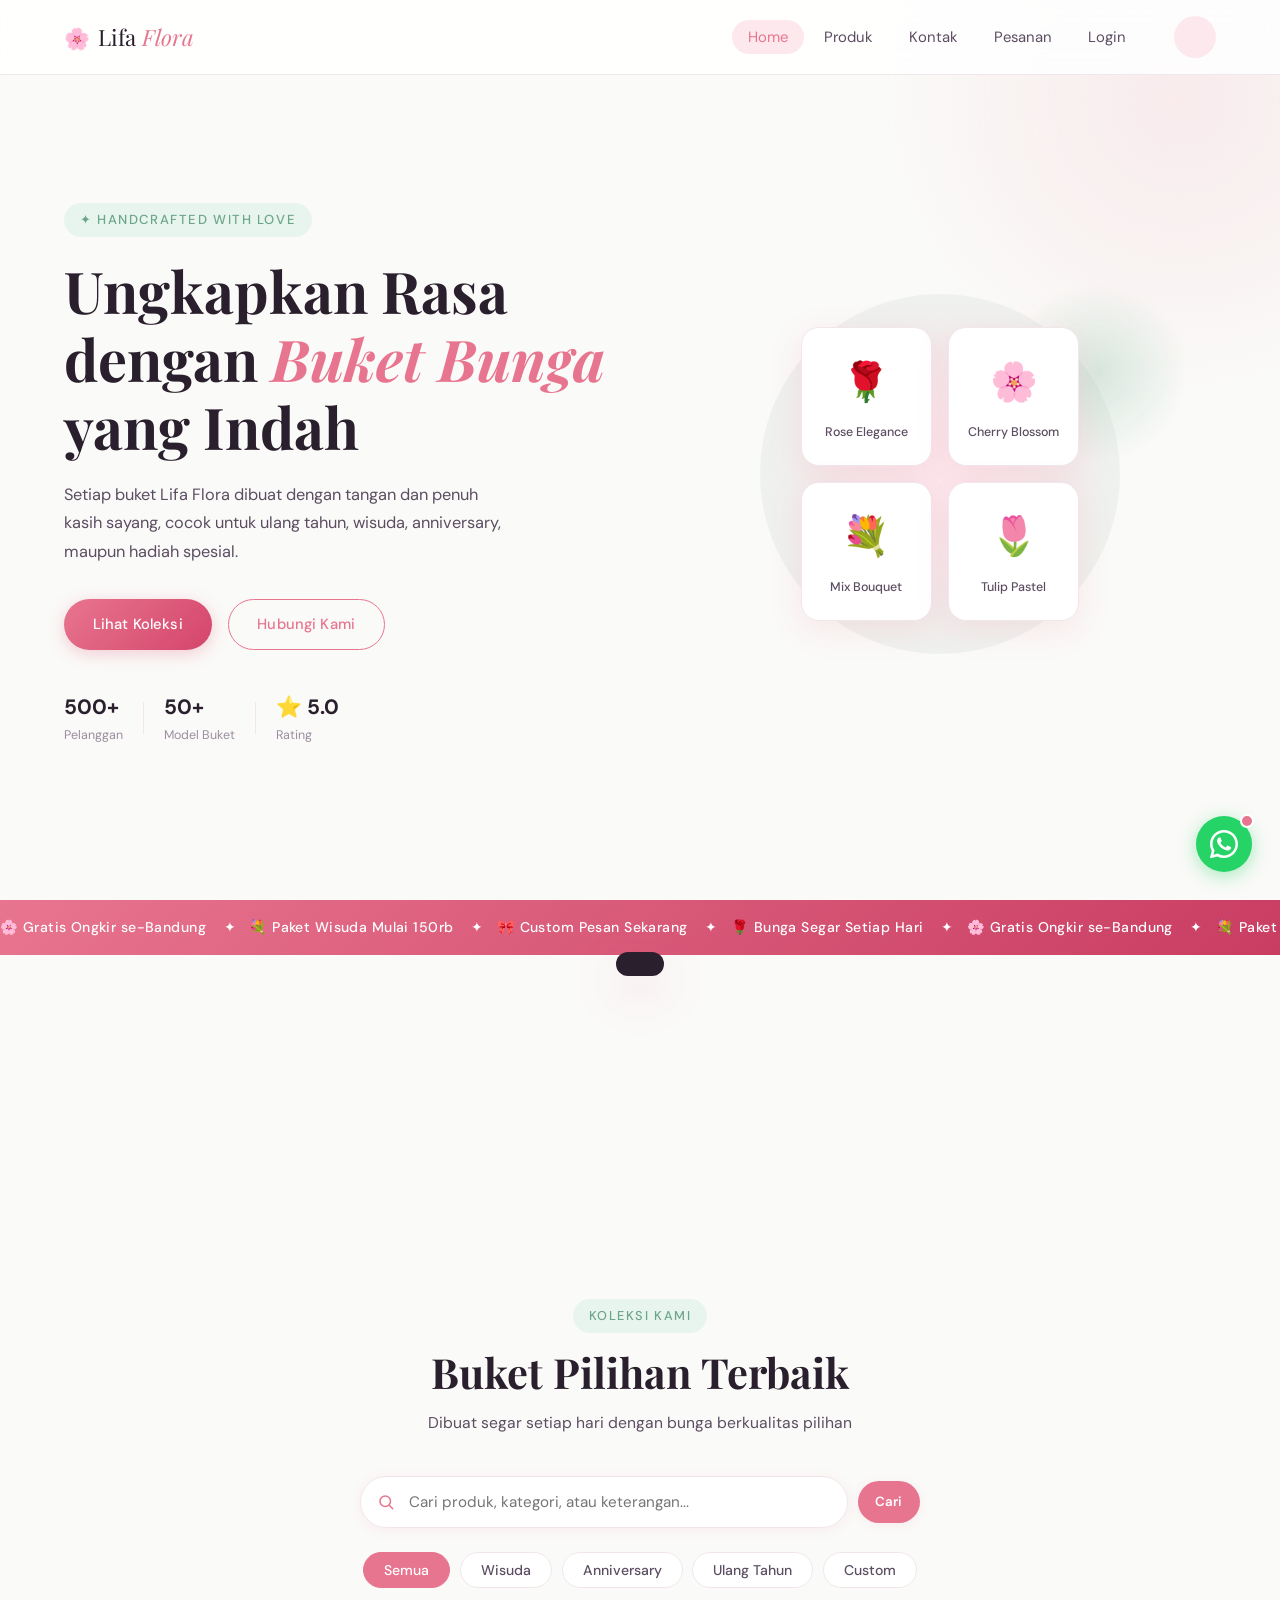
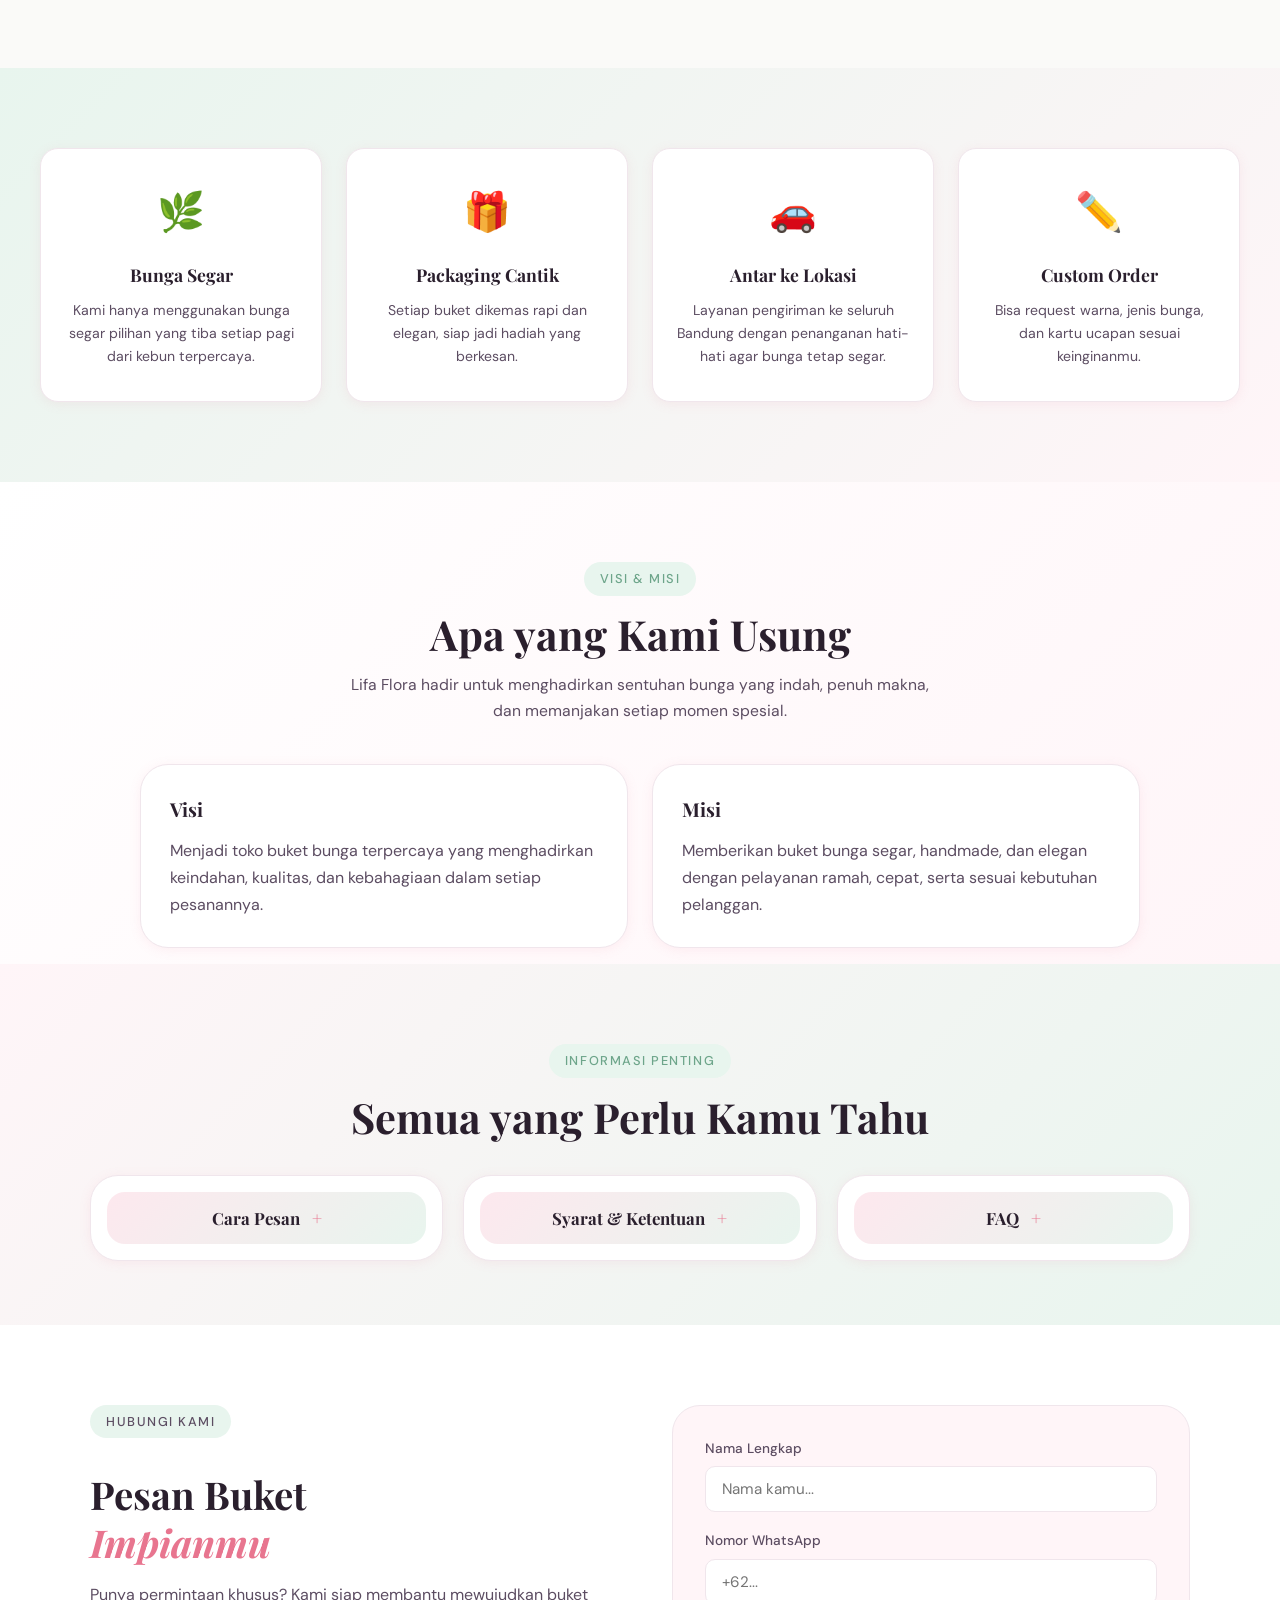
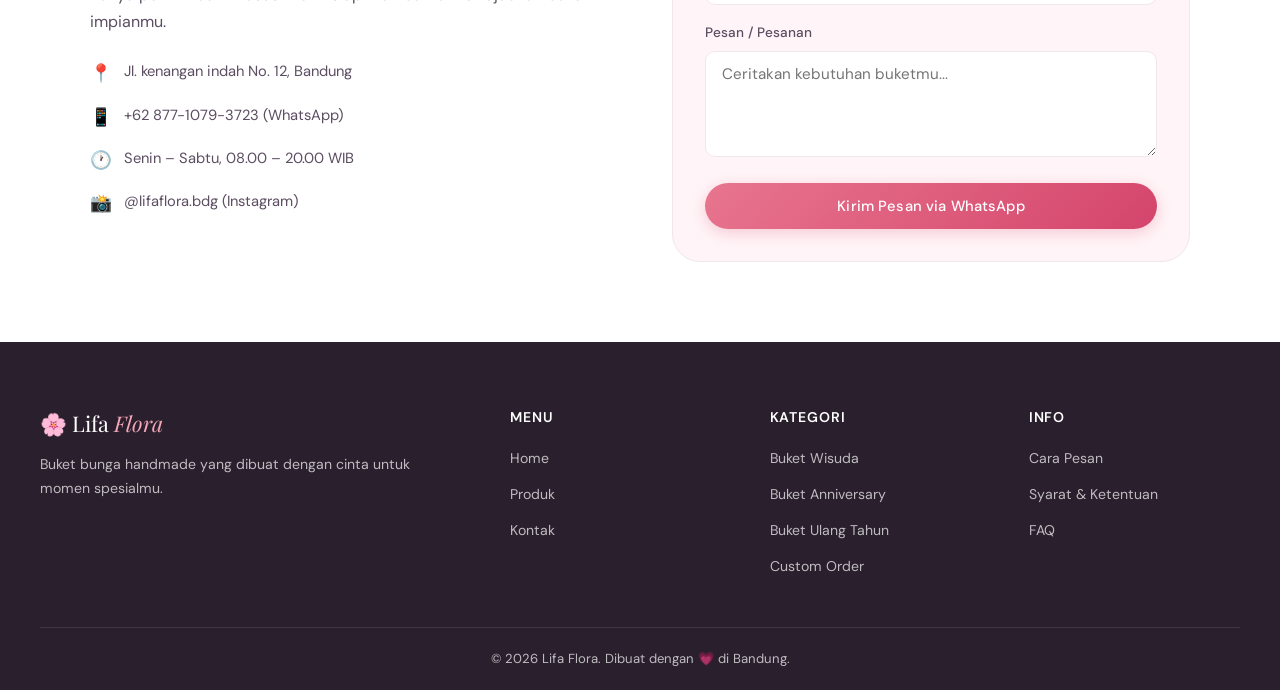
==== index.html @ 396d39a1 "Add files via upload" ====
<!DOCTYPE html>
<html lang="id">
<head>
  <meta charset="UTF-8" />
  <meta name="viewport" content="width=device-width, initial-scale=1.0" />
  <title>Lifa Flora — Buket Bunga Cantik</title>
  <link rel="stylesheet" href="style.css" />
  <!-- Google Fonts: Playfair Display untuk heading, DM Sans untuk body -->
  <link href="https://fonts.googleapis.com/css2?family=Playfair+Display:ital,wght@0,600;0,700;1,500&family=DM+Sans:wght@300;400;500&display=swap" rel="stylesheet" />
  <!-- Lucide Icons (CDN) -->
  <script src="https://unpkg.com/lucide@latest/dist/umd/lucide.js"></script>
</head>
<body>

  <!-- ===================== NAVBAR ===================== -->
  <nav class="navbar" id="navbar">
    <div class="nav-container">
      <!-- Logo -->
      <a href="#home" class="nav-logo">
        <span class="logo-icon">🌸</span>
        <span class="logo-text">Lifa <em>Flora</em></span>
      </a>

      <!-- Menu desktop -->
      <ul class="nav-links" id="navLinks">
        <li><a href="#home" class="nav-link active">Home</a></li>
        <li><a href="#products" class="nav-link">Produk</a></li>
        <li><a href="#contact" class="nav-link">Kontak</a></li>
        <li><a href="tracking.html" class="nav-link">Pesanan</a></li>
        <li id="navLoginItem"><a href="login.html" class="nav-link">Login</a></li>
        <li id="navUserItem" style="display:none;align-items:center;gap:0.5rem;">
          <a href="profile.html" class="nav-link" id="navUserName">👤 Akun</a>
          <button class="nav-link nav-logout-btn" onclick="logoutUser()" style="background:none;border:none;cursor:pointer;font-family:inherit;font-size:inherit;color:inherit;padding:0.4rem 0.75rem;">Keluar</button>
        </li>
      </ul>

      <!-- Tombol keranjang -->
      <button class="cart-btn" id="cartBtn" onclick="toggleCart()">
        <i data-lucide="shopping-bag"></i>
        <span class="cart-count" id="cartCount">0</span>
      </button>

      <!-- Hamburger menu (mobile) -->
      <button class="hamburger" id="hamburger" onclick="toggleMenu()">
        <span></span><span></span><span></span>
      </button>
    </div>
  </nav>

  <!-- ===================== HERO SECTION ===================== -->
  <section class="hero" id="home">
    <div class="hero-bg-decor"></div>
    <div class="hero-content">
      <p class="hero-tag">✦ Handcrafted with Love</p>
      <h1 class="hero-title">
        Ungkapkan Rasa<br />
        dengan <em>Buket Bunga</em><br />
        yang Indah
      </h1>
      <p class="hero-desc">
        Setiap buket Lifa Flora dibuat dengan tangan dan penuh kasih sayang,
        cocok untuk ulang tahun, wisuda, anniversary, maupun hadiah spesial.
      </p>

      <div class="hero-actions">
        <a href="#products" class="btn btn-primary">Lihat Koleksi</a>
        <a href="#contact" class="btn btn-outline">Hubungi Kami</a>
      </div>
      <!-- Badge statistik -->
      <div class="hero-stats">
        <div class="stat"><strong>500+</strong><span>Pelanggan</span></div>
        <div class="stat-divider"></div>
        <div class="stat"><strong>50+</strong><span>Model Buket</span></div>
        <div class="stat-divider"></div>
        <div class="stat"><strong>⭐ 5.0</strong><span>Rating</span></div>
      </div>
    </div>
    <!-- Dekorasi gambar / ilustrasi hero -->
    <div class="hero-visual">
      <div class="hero-circle hero-circle--lg"></div>
      <div class="hero-circle hero-circle--sm"></div>
      <div class="hero-flower-grid">
        <div class="flower-card fc1">🌹<span>Rose Elegance</span></div>
        <div class="flower-card fc2">🌸<span>Cherry Blossom</span></div>
        <div class="flower-card fc3">💐<span>Mix Bouquet</span></div>
        <div class="flower-card fc4">🌷<span>Tulip Pastel</span></div>
      </div>
    </div>
  </section>

  <!-- ===================== BANNER PROMO ===================== -->
  <section class="promo-banner">
    <div class="promo-track">
      <span>🌸 Gratis Ongkir se-Bandung &nbsp;&nbsp; ✦ &nbsp;&nbsp;</span>
      <span>💐 Paket Wisuda Mulai 150rb &nbsp;&nbsp; ✦ &nbsp;&nbsp;</span>
      <span>🎀 Custom Pesan Sekarang &nbsp;&nbsp; ✦ &nbsp;&nbsp;</span>
      <span>🌹 Bunga Segar Setiap Hari &nbsp;&nbsp; ✦ &nbsp;&nbsp;</span>
      <span>🌸 Gratis Ongkir se-Bandung &nbsp;&nbsp; ✦ &nbsp;&nbsp;</span>
      <span>💐 Paket Wisuda Mulai 150rb &nbsp;&nbsp; ✦ &nbsp;&nbsp;</span>
      <span>🎀 Custom Pesan Sekarang &nbsp;&nbsp; ✦ &nbsp;&nbsp;</span>
      <span>🌹 Bunga Segar Setiap Hari &nbsp;&nbsp; ✦ &nbsp;&nbsp;</span>
    </div>
  </section>

  <!-- ===================== VOUCHER / DISKON ===================== -->
  <section class="voucher-showcase" aria-label="Promo voucher dan diskon">
    <div class="voucher-card reveal-on-scroll">
      <div class="voucher-decor" aria-hidden="true">
        <span class="flower-dot f1">🌸</span>
        <span class="flower-dot f2">🌼</span>
        <span class="flower-dot f3">🌷</span>
      </div>
      <div class="voucher-main">
        <span class="voucher-badge">🎁 Voucher Spesial</span>
        <span class="voucher-subbadge">⚡ Promo terbatas hari ini</span>
        <h3>Diskon 20% + bonus kartu ucapan gratis</h3>
        <p>Gunakan kode <strong>LIFA10</strong> saat checkout untuk mendapatkan potongan harga dan bonus kartu ucapan gratis.</p>
        <div class="voucher-features">
          <span>Gratis Ongkir Bandung</span>
          <span>Promo eksklusif 1–30 Juli 2026</span>
          <span>Custom Kartu Ucapan</span>
        </div>
      </div>
      <div class="voucher-side">
        <div class="voucher-sticker">🌸</div>
        <span class="voucher-code" id="voucherCodeText">LIFA10</span>
        <p>minimal pemesanan 2 buket</p>
        <button type="button" class="voucher-copy-btn" onclick="copyVoucherCode()">Salin Kode</button>
        <a href="#products" class="btn">Lihat Promo</a>
      </div>
    </div>
  </section>

  <!-- ===================== PRODUK ===================== -->
  <section class="products-section" id="products">

    <!-- ===================== DETAIL PRODUK (detailView) ===================== -->
  <section class="detail-view" id="detailView" aria-live="polite" style="display:none;" data-view="detailView">
    <div class="detail-view-overlay" aria-hidden="true"></div>
    <!-- konten detail dipisahkan dari produk grid oleh JS -->

    <div class="detail-view-inner">
      <div class="detail-view-header">
      <button class="btn btn-outline" type="button" onclick="backToProducts()">
          <i class="fa-solid fa-arrow-left"></i> Kembali ke Daftar Produk
        </button>
        <span class="detail-view-hint">✦ Detail Produk</span>
      </div>

      <div class="detail-view-grid">
        <div class="detail-view-media">
          <div class="detail-view-img-wrap">
            <img id="detailProductImage" alt="Gambar produk" src="" />
          </div>
          <div class="detail-view-media-emoji" id="detailProductEmoji"></div>
        </div>

        <div class="detail-view-info">
          <div class="detail-view-category" id="detailProductCategory">-</div>
          <h2 class="detail-view-name" id="detailProductName">-</h2>
          <div class="detail-view-price" id="detailProductPrice">-</div>
          <div class="detail-view-stock" id="detailProductStock">-</div>
          <div class="product-rating" id="detailProductRating" style="margin: 0.4rem 0 0.8rem;"></div>

          <p class="detail-view-desc" id="detailProductDesc">-</p>

          <div class="detail-view-actions">
            <button class="btn btn-primary btn-detail" type="button" id="detailAddToCartBtn" onclick="addToCart(detailSelectedId)">
              <i class="fa-solid fa-cart-plus"></i> Tambah ke Keranjang
            </button>
          </div>

          <p class="detail-view-note">Stok diperbarui saat checkout.</p>
        </div>
      </div>

      <div class="detail-view-not-found" id="detailNotFound" style="display:none;">
        <div class="not-found-icon">🌿</div>
        <h3>Produk tidak ditemukan.</h3>
        <p>Coba pilih produk lain dari daftar.</p>
      </div>
    </div>
  </section>

    <div class="section-header">
      <p class="section-tag">Koleksi Kami</p>
      <h2 class="section-title">Buket Pilihan Terbaik</h2>
      <p class="section-desc">Dibuat segar setiap hari dengan bunga berkualitas pilihan</p>
    </div>

    <div class="product-search-wrap">
      <input type="text" id="productSearch" class="product-search" placeholder="Cari produk, kategori, atau keterangan..." />
      <button class="product-search-btn" type="button" onclick="submitProductSearch()">Cari</button>
    </div>

    <!-- Filter kategori -->
    <div class="filter-wrapper">
      <div class="filter-bar">
        <button class="filter-btn active" data-category="semua" onclick="filterProducts('semua', this)">Semua</button>
        <button class="filter-btn" data-category="wisuda" onclick="filterProducts('wisuda', this)">Wisuda</button>
        <button class="filter-btn" data-category="anniversary" onclick="filterProducts('anniversary', this)">Anniversary</button>
        <button class="filter-btn" data-category="ulang tahun" onclick="filterProducts('ulang tahun', this)">Ulang Tahun</button>
        <button class="filter-btn" data-category="custom" onclick="filterProducts('custom', this)">Custom</button>
      </div>
    </div>

    <!-- Grid produk — diisi oleh JavaScript -->
    </div>
  </section>

  <div class="detail-view-fallback-spacer" aria-hidden="true"></div>

  <!-- Grid produk — diisi oleh JavaScript -->
  <div class="products-grid" id="productsGrid"></div>

  <!-- ===================== KEUNGGULAN ===================== -->
  <section class="features-section">
    <div class="features-grid">
      <div class="feature-card">
        <span class="feature-icon">🌿</span>
        <h3>Bunga Segar</h3>
        <p>Kami hanya menggunakan bunga segar pilihan yang tiba setiap pagi dari kebun terpercaya.</p>
      </div>
      <div class="feature-card">
        <span class="feature-icon">🎁</span>
        <h3>Packaging Cantik</h3>
        <p>Setiap buket dikemas rapi dan elegan, siap jadi hadiah yang berkesan.</p>
      </div>
      <div class="feature-card">
        <span class="feature-icon">🚗</span>
        <h3>Antar ke Lokasi</h3>
        <p>Layanan pengiriman ke seluruh Bandung dengan penanganan hati-hati agar bunga tetap segar.</p>
      </div>
      <div class="feature-card">
        <span class="feature-icon">✏️</span>
        <h3>Custom Order</h3>
        <p>Bisa request warna, jenis bunga, dan kartu ucapan sesuai keinginanmu.</p>
      </div>
    </div>
  </section>

  <!-- ===================== VISI & MISI ===================== -->
  <section class="vision-section">
    <div class="section-header">
      <p class="section-tag">Visi & Misi</p>
      <h2 class="section-title">Apa yang Kami Usung</h2>
      <p class="section-desc">Lifa Flora hadir untuk menghadirkan sentuhan bunga yang indah, penuh makna, dan memanjakan setiap momen spesial.</p>
    </div>
    <div class="vision-grid">
      <div class="vision-card">
        <h3>Visi</h3>
        <p>Menjadi toko buket bunga terpercaya yang menghadirkan keindahan, kualitas, dan kebahagiaan dalam setiap pesanannya.</p>
      </div>
      <div class="vision-card">
        <h3>Misi</h3>
        <p>Memberikan buket bunga segar, handmade, dan elegan dengan pelayanan ramah, cepat, serta sesuai kebutuhan pelanggan.</p>
      </div>
    </div>
  </section>

  <!-- ===================== INFO & BANTUAN ===================== -->
  <section class="info-section">
    <div class="section-header">
      <p class="section-tag">Informasi Penting</p>
      <h2 class="section-title">Semua yang Perlu Kamu Tahu</h2>
    </div>
    <div class="info-grid">
      <article class="info-card" id="cara-pesan">
        <button class="info-toggle" type="button" aria-expanded="false" aria-controls="cara-pesan-panel">
          <span class="info-toggle__title">Cara Pesan</span>
          <span class="info-toggle__icon" aria-hidden="true">+</span>
        </button>
        <div class="info-panel" id="cara-pesan-panel" aria-hidden="true">
          <ol class="info-list">
            <li>Pilih buket yang kamu inginkan dari koleksi kami.</li>
            <li>Klik tombol + Keranjang untuk menambahkan ke keranjang.</li>
            <li>Lanjutkan ke checkout dan kami akan menghubungi kamu lewat WhatsApp.</li>
          </ol>
        </div>
      </article>
      <article class="info-card" id="syarat-ketentuan">
        <button class="info-toggle" type="button" aria-expanded="false" aria-controls="syarat-ketentuan-panel">
          <span class="info-toggle__title">Syarat & Ketentuan</span>
          <span class="info-toggle__icon" aria-hidden="true">+</span>
        </button>
        <div class="info-panel" id="syarat-ketentuan-panel" aria-hidden="true">
          <ul class="info-list">
            <li>Pesanan diproses sesuai urutan yang masuk.</li>
            <li>Harga bisa berubah sesuai jenis bunga dan request custom.</li>
            <li>Pengiriman berlaku untuk area Bandung dan sekitarnya.</li>
          </ul>
        </div>
      </article>
      <article class="info-card" id="faq">
        <button class="info-toggle" type="button" aria-expanded="false" aria-controls="faq-panel">
          <span class="info-toggle__title">FAQ</span>
          <span class="info-toggle__icon" aria-hidden="true">+</span>
        </button>
        <div class="info-panel" id="faq-panel" aria-hidden="true">
          <ul class="info-list">
            <li>Apakah bisa request warna atau model khusus? Ya, kami menerima custom order.</li>
            <li>Berapa lama pengerjaan buket? Biasanya 1–2 hari kerja.</li>
            <li>Apakah ada ongkir gratis? Tersedia untuk area tertentu di Bandung.</li>
          </ul>
        </div>
      </article>
    </div>
  </section>

  <!-- ===================== KONTAK ===================== -->
  <section class="contact-section" id="contact">
    <div class="contact-container">
      <div class="contact-info">
        <p class="section-tag">Hubungi Kami</p>
        <h2>Pesan Buket<br /><em>Impianmu</em></h2>
        <p>Punya permintaan khusus? Kami siap membantu mewujudkan buket impianmu.</p>
        <div class="contact-items">
          <div class="contact-item">
            <span>📍</span>
            <span>Jl. kenangan indah No. 12, Bandung</span>
          </div>
          <div class="contact-item">
            <span>📱</span>
            <span>+62 877-1079-3723 (WhatsApp)</span>
          </div>
          <div class="contact-item">
            <span>🕐</span>
            <span>Senin – Sabtu, 08.00 – 20.00 WIB</span>
          </div>
          <div class="contact-item">
            <span>📸</span>
            <span>@lifaflora.bdg (Instagram)</span>
          </div>
        </div>
      </div>
      <div class="contact-form-wrapper">
        <div class="contact-form">
          <div class="form-group">
            <label>Nama Lengkap</label>
            <input type="text" id="contactName" placeholder="Nama kamu..." />
          </div>
          <div class="form-group">
            <label>Nomor WhatsApp</label>
            <input type="text" id="contactPhone" placeholder="+62..." />
          </div>
          <div class="form-group">
            <label>Pesan / Pesanan</label>
            <textarea id="contactMsg" rows="4" placeholder="Ceritakan kebutuhan buketmu..."></textarea>
          </div>
          <button class="btn btn-primary btn-full" onclick="submitContact()">Kirim Pesan via WhatsApp</button>
        </div>
      </div>
    </div>
  </section>

  <!-- ===================== FOOTER ===================== -->
  <footer class="footer">
    <div class="footer-container">
      <div class="footer-brand">
        <span class="logo-text">🌸 Lifa <em>Flora</em></span>
        <p>Buket bunga handmade yang dibuat dengan cinta untuk momen spesialmu.</p>
      </div>
      <div class="footer-links">
        <h4>Menu</h4>
        <ul>
          <li><a href="#home">Home</a></li>
          <li><a href="#products">Produk</a></li>
          <li><a href="#contact">Kontak</a></li>
        </ul>
      </div>
      <div class="footer-links">
        <h4>Kategori</h4>
        <ul>
          <li><a href="#products" onclick="event.preventDefault(); openCategory('wisuda')">Buket Wisuda</a></li>
          <li><a href="#products" onclick="event.preventDefault(); openCategory('anniversary')">Buket Anniversary</a></li>
          <li><a href="#products" onclick="event.preventDefault(); openCategory('ulang tahun')">Buket Ulang Tahun</a></li>
          <li><a href="#products" onclick="event.preventDefault(); openCategory('custom')">Custom Order</a></li>
        </ul>
      </div>
      <div class="footer-links">
        <h4>Info</h4>
        <ul>
          <li><a href="#cara-pesan">Cara Pesan</a></li>
          <li><a href="#syarat-ketentuan">Syarat & Ketentuan</a></li>
          <li><a href="#faq">FAQ</a></li>
        </ul>
      </div>
    </div>
    <div class="footer-bottom">
      <p>© 2026 Lifa Flora. Dibuat dengan 💗 di Bandung.</p>
    </div>
  </footer>

  <!-- ===================== CART SIDEBAR ===================== -->
  <!-- Overlay gelap di belakang cart -->
  <div class="cart-overlay" id="cartOverlay" onclick="toggleCart()"></div>

  <!-- Panel keranjang -->
  <aside class="cart-sidebar" id="cartSidebar">
    <div class="cart-header">
      <h3>🛒 Keranjang Belanja</h3>
      <button class="cart-close" onclick="toggleCart()">✕</button>
    </div>

    <!-- Daftar item cart — diisi JavaScript -->
    <div class="cart-items" id="cartItems">
      <div class="cart-empty" id="cartEmpty">
        <span>🌸</span>
        <p>Keranjangmu masih kosong.<br />Yuk pilih buket cantik!</p>
      </div>
    </div>

    <!-- Ringkasan total -->
    <div class="cart-footer" id="cartFooter" style="display:none">
      <div class="voucher-box">
        <label class="voucher-label" for="voucherInput">Kode Voucher</label>
        <div class="voucher-row">
          <input type="text" id="voucherInput" class="voucher-input" placeholder="Contoh: LIFA10" />
          <button class="voucher-btn" type="button" onclick="applyVoucher()">Gunakan</button>
        </div>
        <p class="voucher-hint">Gunakan kode: LIFA10</p>
        <div class="voucher-status" id="voucherStatus">Masukkan kode voucher untuk dapat diskon.</div>
      </div>

      <div class="cart-summary">
        <div class="summary-row">
          <span>Subtotal</span>
          <span id="subtotalPrice">Rp 0</span>
        </div>
        <div class="summary-row">
          <span>Diskon</span>
          <span id="discountPrice" class="discount-price">-Rp 0</span>
        </div>
        <div class="summary-row">
          <span>Ongkir</span>
          <span class="free-tag">GRATIS</span>
        </div>
        <div class="summary-row total-row">
          <strong>Total</strong>
          <strong id="totalPrice">Rp 0</strong>
        </div>
      </div>
      <button class="btn btn-primary btn-full" onclick="goToCheckout()">Checkout Sekarang</button>
      <button class="btn btn-outline btn-full mt-8" onclick="clearCart()">Kosongkan Keranjang</button>
    </div>
  </aside>

  <!-- Toast notifikasi -->
  <div class="toast" id="toast"></div>

  <script src="script.js"></script>
  <script>initCSWidget();</script>
</script>
</body>
</html>
---- style.css ----
/* ============================================================
   style.css — Lifa Flora E-Commerce
   Tema: Pink · Putih · Hijau Pastel
   Font: Playfair Display (heading) + DM Sans (body)
   ============================================================ */

/* ---------- 1. CSS VARIABLES (ubah tema di sini saja) ---------- */
:root {
  --pink:          #F4A7B9;
  --pink-deep:     #E8758F;
  --pink-light:    #FDE8EE;
  --pink-bg:       #FFF5F8;
  --green:         #B5D5C5;
  --green-light:   #E8F5EE;
  --green-deep:    #6DA58A;
  --white:         #FFFFFF;
  --off-white:     #FAFAF8;
  --text-dark:     #2A1F2D;
  --text-mid:      #5C4D62;
  --text-light:    #9B8EA0;
  --border:        #F0E6EC;
  --shadow-sm:     0 2px 12px rgba(232,117,143,0.10);
  --shadow-md:     0 8px 32px rgba(232,117,143,0.15);
  --shadow-lg:     0 16px 48px rgba(232,117,143,0.20);
  --radius-sm:     10px;
  --radius-md:     18px;
  --radius-lg:     28px;
  --radius-full:   999px;
  --transition:    all 0.3s cubic-bezier(0.4,0,0.2,1);
}

/* ---------- 2. RESET & BASE ---------- */
*, *::before, *::after { box-sizing: border-box; margin: 0; padding: 0; }
html { scroll-behavior: smooth; font-size: 16px; }
body {
  font-family: 'DM Sans', sans-serif;
  color: var(--text-dark);
  background: var(--off-white);
  line-height: 1.65;
  overflow-x: hidden;
}
a { text-decoration: none; color: inherit; }
ul { list-style: none; }
img { max-width: 100%; display: block; }
button { cursor: pointer; border: none; background: none; font-family: inherit; }
input, textarea {
  font-family: inherit;
  font-size: 0.95rem;
  border: 1.5px solid var(--border);
  border-radius: var(--radius-sm);
  padding: 0.75rem 1rem;
  width: 100%;
  outline: none;
  background: var(--white);
  transition: var(--transition);
  color: var(--text-dark);
}
input:focus, textarea:focus { border-color: var(--pink-deep); box-shadow: 0 0 0 3px rgba(232,117,143,0.12); }
textarea { resize: vertical; }

/* ---------- 3. BUTTONS ---------- */
.btn {
  display: inline-flex;
  align-items: center;
  gap: 8px;
  padding: 0.8rem 1.8rem;
  border-radius: var(--radius-full);
  font-size: 0.92rem;
  font-weight: 500;
  letter-spacing: 0.01em;
  transition: var(--transition);
  white-space: nowrap;
}
.btn-primary {
  background: linear-gradient(135deg, var(--pink-deep), #D4456B);
  color: var(--white);
  box-shadow: 0 4px 16px rgba(232,117,143,0.35);
}
.btn-primary:hover {
  transform: translateY(-2px);
  box-shadow: 0 8px 24px rgba(232,117,143,0.45);
}
.btn-outline {
  background: transparent;
  border: 1.5px solid var(--pink-deep);
  color: var(--pink-deep);
}
.btn-outline:hover {
  background: var(--pink-light);
  transform: translateY(-2px);
}
.btn-full { width: 100%; justify-content: center; }
.mt-8 { margin-top: 8px; }

/* ---------- 4. NAVBAR ---------- */
.navbar {
  position: fixed;
  top: 0; left: 0; right: 0;
  z-index: 1000;
  padding: 1rem 0;
  background: rgba(255,255,255,0.85);
  backdrop-filter: blur(16px);
  -webkit-backdrop-filter: blur(16px);
  border-bottom: 1px solid var(--border);
  transition: var(--transition);
}
.navbar.scrolled {
  padding: 0.65rem 0;
  box-shadow: var(--shadow-sm);
}
.nav-container {
  max-width: 1200px;
  margin: 0 auto;
  padding: 0 1.5rem;
  display: flex;
  align-items: center;
  gap: 2rem;
}
.nav-logo {
  display: flex;
  align-items: center;
  gap: 8px;
  font-family: 'Playfair Display', serif;
  font-size: 1.4rem;
  color: var(--text-dark);
}
.nav-logo em { color: var(--pink-deep); font-style: italic; }
.logo-icon { font-size: 1.3rem; }
.nav-links {
  display: flex;
  align-items: center;
  gap: 0.25rem;
  margin-left: auto;
}
.nav-link {
  padding: 0.45rem 1rem;
  border-radius: var(--radius-full);
  font-size: 0.93rem;
  color: var(--text-mid);
  font-weight: 400;
  transition: var(--transition);
}
.nav-link:hover, .nav-link.active {
  color: var(--pink-deep);
  background: var(--pink-light);
}
/* Tombol keranjang di navbar */
.cart-btn {
  position: relative;
  display: flex;
  align-items: center;
  justify-content: center;
  width: 42px; height: 42px;
  border-radius: var(--radius-full);
  background: var(--pink-light);
  color: var(--pink-deep);
  transition: var(--transition);
}
.cart-btn:hover { background: var(--pink); color: var(--white); }
.cart-btn svg { width: 20px; height: 20px; }
.cart-count {
  position: absolute;
  top: -4px; right: -4px;
  background: var(--pink-deep);
  color: white;
  font-size: 0.68rem;
  font-weight: 700;
  width: 18px; height: 18px;
  border-radius: 50%;
  display: flex;
  align-items: center;
  justify-content: center;
  border: 2px solid white;
  display: none; /* disembunyikan jika 0, ditampilkan JS */
}
/* Hamburger (mobile) */
.hamburger {
  display: none;
  flex-direction: column;
  gap: 5px;
  padding: 6px;
}
.hamburger span {
  display: block;
  width: 22px; height: 2px;
  background: var(--text-dark);
  border-radius: 2px;
  transition: var(--transition);
}

/* ---------- 5. HERO ---------- */
.hero {
  min-height: 100vh;
  display: grid;
  grid-template-columns: 1fr 1fr;
  align-items: center;
  gap: 3rem;
  max-width: 1200px;
  margin: 0 auto;
  padding: 7rem 1.5rem 4rem;
  position: relative;
}
.hero-bg-decor {
  position: fixed;
  top: -200px; right: -200px;
  width: 600px; height: 600px;
  border-radius: 50%;
  background: radial-gradient(circle, rgba(244,167,185,0.18) 0%, transparent 70%);
  pointer-events: none;
  z-index: -1;
}
.hero-tag {
  font-size: 0.82rem;
  font-weight: 500;
  letter-spacing: 0.12em;
  text-transform: uppercase;
  color: var(--green-deep);
  background: var(--green-light);
  padding: 0.4rem 1rem;
  border-radius: var(--radius-full);
  display: inline-block;
  margin-bottom: 1.25rem;
}
.hero-title {
  font-family: 'Playfair Display', serif;
  font-size: clamp(2.4rem, 5vw, 3.6rem);
  line-height: 1.18;
  color: var(--text-dark);
  margin-bottom: 1.25rem;
}
.hero-title em {
  color: var(--pink-deep);
  font-style: italic;
}
.hero-desc {
  font-size: 1.02rem;
  color: var(--text-mid);
  max-width: 440px;
  margin-bottom: 2rem;
  line-height: 1.75;
}
.hero-actions {
  display: flex;
  gap: 1rem;
  flex-wrap: wrap;
  margin-bottom: 2.5rem;
}
.hero-stats {
  display: flex;
  align-items: center;
  gap: 1.25rem;
}
.stat { display: flex; flex-direction: column; }
.stat strong { font-size: 1.3rem; font-weight: 700; color: var(--text-dark); }
.stat span { font-size: 0.78rem; color: var(--text-light); }
.stat-divider { width: 1px; height: 32px; background: var(--border); }
/* Hero Visual — floating flower cards */
.hero-visual {
  position: relative;
  height: 480px;
  display: flex;
  align-items: center;
  justify-content: center;
}
.hero-circle {
  position: absolute;
  border-radius: 50%;
  pointer-events: none;
}
.hero-circle--lg {
  width: 360px; height: 360px;
  background: radial-gradient(circle, var(--pink-light) 0%, var(--green-light) 100%);
}
.hero-circle--sm {
  width: 180px; height: 180px;
  top: 10%; right: 5%;
  background: radial-gradient(circle, rgba(181,213,197,0.5) 0%, transparent 70%);
}
.hero-flower-grid {
  display: grid;
  grid-template-columns: 1fr 1fr;
  gap: 1rem;
  position: relative;
  z-index: 2;
}
.flower-card {
  background: var(--white);
  border-radius: var(--radius-md);
  padding: 1.4rem 1.2rem;
  display: flex;
  flex-direction: column;
  align-items: center;
  gap: 0.5rem;
  font-size: 2.4rem;
  box-shadow: var(--shadow-md);
  border: 1px solid var(--border);
  animation: floatCard 4s ease-in-out infinite;
  transition: var(--transition);
}
.flower-card:hover { transform: translateY(-6px) scale(1.04); }
.flower-card span { font-size: 0.78rem; font-weight: 500; color: var(--text-mid); white-space: nowrap; }
.fc1 { animation-delay: 0s; }
.fc2 { animation-delay: 0.8s; }
.fc3 { animation-delay: 1.6s; }
.fc4 { animation-delay: 2.4s; }
@keyframes floatCard {
  0%, 100% { transform: translateY(0); }
  50%       { transform: translateY(-10px); }
}

/* ---------- 6. PROMO BANNER ---------- */
.promo-banner {
  background: linear-gradient(135deg, var(--pink-deep), #C93D62);
  color: white;
  padding: 0.9rem 0;
  overflow: hidden;
  white-space: nowrap;
}
.promo-track {
  display: inline-flex;
  animation: marquee 30s linear infinite;
  font-size: 0.88rem;
  font-weight: 500;
  letter-spacing: 0.03em;
}
@keyframes marquee {
  from { transform: translateX(0); }
  to   { transform: translateX(-50%); }
}
@keyframes voucherShine {
  0% { transform: translateX(-120%); }
  100% { transform: translateX(120%); }
}
@keyframes pulseGlow {
  0%, 100% { box-shadow: inset 0 1px 0 rgba(255,255,255,0.25), 0 10px 24px rgba(232,117,143,0.2); }
  50% { box-shadow: inset 0 1px 0 rgba(255,255,255,0.25), 0 16px 32px rgba(232,117,143,0.28); }
}
@keyframes floatPetal {
  0%, 100% { transform: translate3d(0, 0, 0) rotate(0deg); }
  50% { transform: translate3d(0, -10px, 0) rotate(8deg); }
}
@keyframes confettiFall {
  0% { opacity: 1; transform: translate3d(0, 0, 0) rotate(0deg); }
  100% { opacity: 0; transform: translate3d(var(--tx), var(--ty), 0) rotate(var(--rot)); }
}
@keyframes petalFloat {
  0% { opacity: 0; transform: translate3d(0, 0, 0) scale(0.6); }
  20% { opacity: 1; }
  100% { opacity: 0; transform: translate3d(var(--tx), var(--ty), 0) scale(1.1) rotate(var(--rot)); }
}

/* ---------- 7. VOUCHER / DISKON SHOWCASE ---------- */
.voucher-showcase {
  max-width: 1200px;
  margin: -0.5rem auto 0;
  padding: 0 1.5rem 2rem;
}
.voucher-card {
  position: relative;
  display: grid;
  grid-template-columns: 1.4fr 0.7fr;
  gap: 1.5rem;
  align-items: center;
  padding: 1.6rem;
  border-radius: 32px;
  background: linear-gradient(135deg, rgba(255,255,255,0.98), rgba(253,232,238,0.95));
  border: 1px solid rgba(232,117,143,0.18);
  box-shadow: var(--shadow-md);
  overflow: hidden;
  transform: translateY(24px);
  opacity: 0;
  transition: opacity 0.8s ease, transform 0.8s ease, box-shadow 0.3s ease;
}
.voucher-card::before {
  content: "";
  position: absolute;
  inset: -2px;
  border-radius: 34px;
  padding: 2px;
  background: linear-gradient(135deg, rgba(232,117,143,0.65), rgba(181,213,197,0.8), rgba(244,167,185,0.75));
  -webkit-mask: linear-gradient(#fff 0 0) content-box, linear-gradient(#fff 0 0);
  mask: linear-gradient(#fff 0 0) content-box, linear-gradient(#fff 0 0);
  -webkit-mask-composite: xor;
  mask-composite: exclude;
  pointer-events: none;
}
.voucher-card.visible {
  opacity: 1;
  transform: translateY(0);
}
.voucher-card:hover {
  box-shadow: 0 18px 44px rgba(232,117,143,0.22);
}
.voucher-card::after {
  content: "";
  position: absolute;
  inset: -1px;
  background: linear-gradient(120deg, transparent 20%, rgba(255,255,255,0.6) 45%, transparent 75%);
  transform: translateX(-120%);
  animation: voucherShine 6s linear infinite;
  pointer-events: none;
}
.voucher-decor {
  position: absolute;
  inset: 0;
  pointer-events: none;
  z-index: 0;
  overflow: hidden;
}
.voucher-decor .flower-dot {
  position: absolute;
  display: inline-block;
  font-size: 1.15rem;
  opacity: 0.9;
  animation: floatPetal 4.5s ease-in-out infinite;
  filter: drop-shadow(0 5px 10px rgba(232,117,143,0.15));
}
.voucher-decor .f1 { top: 18px; right: 24%; animation-delay: 0s; }
.voucher-decor .f2 { bottom: 24px; right: 12%; animation-delay: 1s; }
.voucher-decor .f3 { top: 44px; right: 8%; animation-delay: 1.6s; }
.voucher-main,
.voucher-side {
  position: relative;
  z-index: 1;
}
.voucher-badge {
  display: inline-flex;
  align-items: center;
  gap: 0.45rem;
  padding: 0.5rem 0.9rem;
  border-radius: var(--radius-full);
  background: var(--pink-deep);
  color: var(--white);
  font-size: 0.8rem;
  font-weight: 700;
  letter-spacing: 0.08em;
  text-transform: uppercase;
  margin-bottom: 0.7rem;
}
.voucher-subbadge {
  display: inline-block;
  margin-bottom: 0.9rem;
  padding: 0.38rem 0.7rem;
  border-radius: var(--radius-full);
  background: rgba(181,213,197,0.45);
  color: var(--green-deep);
  font-size: 0.76rem;
  font-weight: 700;
  letter-spacing: 0.04em;
  text-transform: uppercase;
}
.voucher-main h3 {
  font-family: 'Playfair Display', serif;
  font-size: clamp(1.25rem, 2.4vw, 1.8rem);
  color: var(--text-dark);
  margin-bottom: 0.65rem;
}
.voucher-main p {
  color: var(--text-mid);
  max-width: 560px;
}
.voucher-features {
  display: flex;
  flex-wrap: wrap;
  gap: 0.65rem;
  margin-top: 1rem;
}
.voucher-features span {
  padding: 0.42rem 0.7rem;
  border-radius: var(--radius-full);
  background: var(--green-light);
  color: var(--green-deep);
  font-size: 0.8rem;
  font-weight: 600;
}
.voucher-side {
  position: relative;
  z-index: 1;
  padding: 1.1rem;
  border-radius: 24px;
  background: linear-gradient(135deg, var(--pink-deep), #C93D62);
  color: var(--white);
  text-align: center;
  box-shadow: inset 0 1px 0 rgba(255,255,255,0.25), 0 12px 28px rgba(232,117,143,0.22);
  border: 1px solid rgba(255,255,255,0.25);
  overflow: hidden;
  animation: pulseGlow 3s ease-in-out infinite;
}
.voucher-side::before,
.voucher-side::after {
  content: "";
  position: absolute;
  border-radius: 50%;
  background: rgba(255,255,255,0.14);
  pointer-events: none;
}
.voucher-side::before {
  width: 96px;
  height: 96px;
  top: -28px;
  right: -24px;
}
.voucher-side::after {
  width: 72px;
  height: 72px;
  bottom: -24px;
  left: -20px;
}
.voucher-sticker {
  position: absolute;
  top: 12px;
  left: 12px;
  width: 38px;
  height: 38px;
  display: grid;
  place-items: center;
  border-radius: 50%;
  background: rgba(255,255,255,0.2);
  font-size: 1rem;
}
.voucher-code {
  display: block;
  font-size: 2rem;
  font-weight: 800;
  letter-spacing: 0.08em;
  margin-bottom: 0.35rem;
}
.voucher-side p {
  font-size: 0.95rem;
  opacity: 0.95;
}
.voucher-copy-btn {
  margin-top: 0.8rem;
  padding: 0.7rem 1rem;
  border-radius: var(--radius-full);
  border: 1px solid rgba(255,255,255,0.35);
  background: rgba(255,255,255,0.16);
  color: var(--white);
  font-weight: 600;
  transition: var(--transition);
  backdrop-filter: blur(8px);
  box-shadow: 0 8px 16px rgba(255,255,255,0.08);
}
.voucher-copy-btn:hover {
  background: rgba(255,255,255,0.24);
  transform: translateY(-2px);
}
.voucher-copy-btn.copied {
  background: rgba(255,255,255,0.28);
  transform: scale(1.03);
  box-shadow: 0 8px 18px rgba(255,255,255,0.16);
}
.confetti-piece {
  position: fixed;
  width: 8px;
  height: 14px;
  border-radius: 2px;
  pointer-events: none;
  z-index: 4000;
  opacity: 0;
  animation: confettiFall 1.2s cubic-bezier(0.16, 1, 0.3, 1) forwards;
}
.petal-burst {
  position: fixed;
  width: 12px;
  height: 12px;
  border-radius: 50% 0 50% 0;
  pointer-events: none;
  z-index: 4100;
  opacity: 0;
  animation: petalFloat 1.1s cubic-bezier(0.16, 1, 0.3, 1) forwards;
  box-shadow: 0 2px 6px rgba(232,117,143,0.16);
}
.voucher-side .btn {
  margin-top: 0.95rem;
  background: var(--white);
  color: var(--pink-deep);
}
.voucher-side .btn:hover {
  transform: translateY(-2px);
  box-shadow: 0 8px 20px rgba(255,255,255,0.18);
}

.section-header {
  text-align: center;
  max-width: 600px;
  margin: 0 auto 2.5rem;
}
.section-tag {
  font-size: 0.8rem;
  font-weight: 500;
  letter-spacing: 0.12em;
  text-transform: uppercase;
  color: var(--green-deep);
  background: var(--green-light);
  padding: 0.4rem 1rem;
  border-radius: var(--radius-full);
  display: inline-block;
  margin-bottom: 0.8rem;
}
.section-title {
  font-family: 'Playfair Display', serif;
  font-size: clamp(1.8rem, 3.5vw, 2.6rem);
  color: var(--text-dark);
  margin-bottom: 0.75rem;
  line-height: 1.25;
}
.section-desc { color: var(--text-mid); font-size: 0.98rem; }

/* ---------- 8. PRODUCTS ---------- */
.products-section {
  max-width: 1200px;
  margin: 0 auto;
  padding: 3.5rem 1.5rem 5rem;
}
/* Search */
.product-search-wrap {
  max-width: 560px;
  margin: 0 auto 1.5rem;
  display: flex;
  gap: 0.6rem;
  align-items: center;
}
.product-search {
  flex: 1;
  padding: 0.95rem 1rem 0.95rem 3rem;
  border-radius: var(--radius-full);
  border: 1.5px solid var(--border);
  box-shadow: var(--shadow-sm);
  background: var(--white);
  background-image: url("data:image/svg+xml,%3Csvg xmlns='http://www.w3.org/2000/svg' width='20' height='20' viewBox='0 0 24 24' fill='none' stroke='%23E8758F' stroke-width='2' stroke-linecap='round' stroke-linejoin='round'%3E%3Ccircle cx='11' cy='11' r='7'%3E%3C/circle%3E%3Cline x1='21' y1='21' x2='16.65' y2='16.65'%3E%3C/line%3E%3C/svg%3E");
  background-repeat: no-repeat;
  background-position: 1rem center;
  background-size: 18px 18px;
}
.product-search:focus {
  border-color: var(--pink-deep);
  box-shadow: 0 0 0 3px rgba(232,117,143,0.12);
}
.product-search-btn {
  padding: 0.8rem 1.1rem;
  border-radius: var(--radius-full);
  background: var(--pink-deep);
  color: var(--white);
  font-weight: 600;
  box-shadow: var(--shadow-sm);
}
.product-search-btn:hover {
  background: #d4456b;
}

    pointer-events: none;
    user-select: none;

    animation: pulse 3s infinite;
}

/* Filter */
.filter-wrapper {
  width: 100%;
  display: block;
  text-align: center;
  margin-bottom: 2.5rem;
}
.filter-bar {
  display: flex;
  gap: 0.6rem;
  justify-content: center;
  align-items: center;
  flex-wrap: wrap;
  width: fit-content;
  max-width: 720px;
  margin: 0 auto;
  padding: 0 0.25rem;
}
.filter-btn {
  padding: 0.5rem 1.25rem;
  border-radius: var(--radius-full);
  font-size: 0.88rem;
  font-weight: 500;
  color: var(--text-mid);
  background: var(--white);
  border: 1.5px solid var(--border);
  transition: var(--transition);
}
.filter-btn:hover { border-color: var(--pink); color: var(--pink-deep); }
.filter-btn.active {
  background: var(--pink-deep);
  color: white;
  border-color: var(--pink-deep);
}
/* Product grid */
.products-grid {
  display: grid;
  grid-template-columns: repeat(auto-fill, minmax(250px, 1fr));
  gap: 1.5rem;
  padding: 0 30px;
}
/* Kartu produk */
.product-card {
  background: var(--white);
  border-radius: var(--radius-md);
  overflow: hidden;
  border: 1px solid var(--border);
  box-shadow: var(--shadow-sm);
  transition: var(--transition);
  display: flex;
  flex-direction: column;
}
.product-card:hover {
  transform: translateY(-6px);
  box-shadow: var(--shadow-md);
}
/* Wrapper gambar produk */
.product-img-wrapper {
  position: relative;
  aspect-ratio: 4/3;
  overflow: hidden;
  background: var(--pink-bg);
}
.product-emoji {
  width: 100%; height: 100%;
  display: flex;
  align-items: center;
  justify-content: center;
  font-size: 5rem;
  transition: transform 0.4s ease;
}
.product-card:hover .product-emoji { transform: scale(1.12); }
/* Badge kategori */
.product-badge {
  position: absolute;
  top: 10px; left: 10px;
  background: var(--green-light);
  color: var(--green-deep);
  font-size: 0.72rem;
  font-weight: 600;
  letter-spacing: 0.06em;
  text-transform: uppercase;
  padding: 0.3rem 0.75rem;
  border-radius: var(--radius-full);
}
/* Badge terlaris */
.product-badge.badge-hot {
  background: var(--pink-light);
  color: var(--pink-deep);
  right: 10px; left: auto;
}
/* Info produk */
.product-info {
  padding: 1.25rem;
  flex: 1;
  display: flex;
  flex-direction: column;
}
.product-name {
  font-family: 'Playfair Display', serif;
  font-size: 1.05rem;
  color: var(--text-dark);
  margin-bottom: 0.35rem;
}
.product-desc {
  font-size: 0.82rem;
  color: var(--text-light);
  margin-bottom: 1rem;
  flex: 1;
  line-height: 1.55;
}
.product-footer {
  display: flex;
  align-items: center;
  justify-content: space-between;
  gap: 0.5rem;
  flex-wrap: wrap;
}
.product-price {
  font-size: 1.15rem;
  font-weight: 700;
  color: var(--pink-deep);
}
.add-cart-btn {
  display: inline-flex;
  align-items: center;
  gap: 6px;
  background: var(--pink-light);
  color: var(--pink-deep);
  border: 1.5px solid var(--pink);
  border-radius: var(--radius-full);
  padding: 0.5rem 1.1rem;
  font-size: 0.83rem;
  font-weight: 500;
  transition: var(--transition);
}
.add-cart-btn:hover {
  background: var(--pink-deep);
  color: white;
  border-color: var(--pink-deep);
  transform: scale(1.04);
}

/* ---------- 9. FEATURES ---------- */
.features-section {
  background: linear-gradient(135deg, var(--green-light) 0%, var(--pink-bg) 100%);
  padding: 5rem 1.5rem;
}
.features-grid {
  max-width: 1200px;
  margin: 0 auto;
  display: grid;
  grid-template-columns: repeat(auto-fit, minmax(220px, 1fr));
  gap: 1.5rem;
}
.feature-card {
  background: var(--white);
  border-radius: var(--radius-md);
  padding: 2rem 1.5rem;
  text-align: center;
  border: 1px solid var(--border);
  box-shadow: var(--shadow-sm);
  transition: var(--transition);
}
.feature-card:hover { transform: translateY(-4px); box-shadow: var(--shadow-md); }
.feature-icon { font-size: 2.4rem; display: block; margin-bottom: 1rem; }
.feature-card h3 {
  font-family: 'Playfair Display', serif;
  font-size: 1.1rem;
  margin-bottom: 0.6rem;
  color: var(--text-dark);
}
.feature-card p { font-size: 0.88rem; color: var(--text-mid); line-height: 1.65; }

/* ---------- 10. VISION SECTION ---------- */
.vision-section {
  padding: 5rem 1.5rem 1rem;
  background: linear-gradient(135deg, var(--white) 0%, var(--pink-bg) 100%);
}
.vision-grid {
  max-width: 1000px;
  margin: 0 auto;
  display: grid;
  grid-template-columns: repeat(2, minmax(0, 1fr));
  gap: 1.5rem;
}
.vision-card {
  background: var(--white);
  border: 1px solid var(--border);
  border-radius: var(--radius-lg);
  padding: 1.8rem;
  box-shadow: var(--shadow-sm);
}
.vision-card h3 {
  font-family: 'Playfair Display', serif;
  font-size: 1.2rem;
  color: var(--text-dark);
  margin-bottom: 0.7rem;
}
.vision-card p {
  color: var(--text-mid);
  line-height: 1.7;
}

/* ---------- 11. INFO SECTION ---------- */
.info-section {
  padding: 5rem 1.5rem 4rem;
  background: linear-gradient(135deg, var(--pink-bg) 0%, var(--green-light) 100%);
  scroll-margin-top: 90px;
}
.info-section .section-header {
  text-align: center;
  margin-bottom: 2rem;
}
.info-grid {
  max-width: 1100px;
  margin: 0 auto;
  display: grid;
  grid-template-columns: repeat(auto-fit, minmax(260px, 1fr));
  gap: 1.25rem;
}
.info-card {
  background: var(--white);
  border: 1px solid var(--border);
  border-radius: var(--radius-lg);
  padding: 1rem;
  box-shadow: var(--shadow-sm);
  overflow: hidden;
  transition: var(--transition);
}
.info-toggle {
  width: 100%;
  display: flex;
  align-items: center;
  justify-content: center;
  gap: 0.75rem;
  padding: 0.9rem 0.75rem;
  border-radius: var(--radius-md);
  text-align: center;
  background: linear-gradient(135deg, var(--pink-light) 0%, var(--green-light) 100%);
  color: var(--text-dark);
  font-family: 'Playfair Display', serif;
  font-size: 1.05rem;
  font-weight: 700;
  transition: var(--transition);
}
.info-toggle:hover {
  transform: translateY(-2px);
  box-shadow: var(--shadow-sm);
}
.info-toggle__icon {
  font-size: 1.1rem;
  color: var(--pink-deep);
  transition: transform 0.3s ease;
}
.info-card.active .info-toggle {
  background: linear-gradient(135deg, var(--pink-deep), #D4456B);
  color: var(--white);
}
.info-card.active .info-toggle__icon {
  color: var(--white);
  transform: rotate(45deg);
}
.info-panel {
  max-height: 0;
  opacity: 0;
  overflow: hidden;
  transition: max-height 0.3s ease, opacity 0.3s ease, padding-top 0.3s ease;
  padding-top: 0;
}
.info-card.active .info-panel {
  max-height: 260px;
  opacity: 1;
  padding-top: 1rem;
}
.info-list {
  display: flex;
  flex-direction: column;
  gap: 0.7rem;
  color: var(--text-mid);
  font-size: 0.92rem;
  padding-left: 1.1rem;
  text-align: left;
}
.info-list li { line-height: 1.6; }

@media (max-width: 767px) {
  .info-section {
    padding: 4rem 1rem 3rem;
  }
  .info-card {
    padding: 0.8rem;
  }
  .info-toggle {
    font-size: 1rem;
    padding: 0.85rem 0.6rem;
  }
  .info-list {
    font-size: 0.95rem;
    padding-left: 1rem;
  }
}

/* ---------- 11. CONTACT ---------- */
.contact-section {
  padding: 5rem 1.5rem;
  background: var(--white);
}
.contact-container {
  max-width: 1100px;
  margin: 0 auto;
  display: grid;
  grid-template-columns: 1fr 1fr;
  gap: 4rem;
  align-items: start;
}
.contact-info h2 {
  font-family: 'Playfair Display', serif;
  font-size: clamp(1.8rem, 3vw, 2.4rem);
  margin: 0.5rem 0 1rem;
  line-height: 1.25;
}
.contact-info h2 em { color: var(--pink-deep); font-style: italic; }
.contact-info > p { color: var(--text-mid); margin-bottom: 1.5rem; }
.contact-items { display: flex; flex-direction: column; gap: 0.9rem; }
.contact-item {
  display: flex;
  align-items: flex-start;
  gap: 0.75rem;
  font-size: 0.92rem;
  color: var(--text-mid);
}
.contact-item span:first-child { font-size: 1.1rem; flex-shrink: 0; }
.contact-form-wrapper {
  background: var(--pink-bg);
  border-radius: var(--radius-lg);
  padding: 2rem;
  border: 1px solid var(--border);
}
.form-group { margin-bottom: 1.1rem; }
.form-group label {
  display: block;
  font-size: 0.85rem;
  font-weight: 500;
  color: var(--text-mid);
  margin-bottom: 0.4rem;
}

/* ---------- 12. FOOTER ---------- */
.footer {
  background: var(--text-dark);
  color: rgba(255,255,255,0.7);
  padding: 4rem 1.5rem 0;
}
.footer-container {
  max-width: 1200px;
  margin: 0 auto;
  display: grid;
  grid-template-columns: 2fr 1fr 1fr 1fr;
  gap: 3rem;
  padding-bottom: 3rem;
  border-bottom: 1px solid rgba(255,255,255,0.1);
}
.footer-brand .logo-text {
  font-family: 'Playfair Display', serif;
  font-size: 1.35rem;
  color: white;
  display: block;
  margin-bottom: 0.75rem;
}
.footer-brand .logo-text em { color: var(--pink); font-style: italic; }
.footer-brand p { font-size: 0.88rem; line-height: 1.7; margin-bottom: 1.25rem; }
.footer-socials { display: flex; gap: 0.75rem; }
.footer-socials a {
  background: rgba(255,255,255,0.1);
  color: white;
  border-radius: var(--radius-sm);
  padding: 0.4rem 0.75rem;
  font-size: 0.8rem;
  font-weight: 600;
  transition: var(--transition);
}
.footer-socials a:hover { background: var(--pink-deep); }
.footer-links h4 {
  color: white;
  font-size: 0.88rem;
  font-weight: 600;
  letter-spacing: 0.06em;
  text-transform: uppercase;
  margin-bottom: 1rem;
}
.footer-links ul { display: flex; flex-direction: column; gap: 0.6rem; }
.footer-links a { font-size: 0.88rem; transition: var(--transition); }
.footer-links a:hover { color: var(--pink); }
.footer-bottom {
  max-width: 1200px;
  margin: 0 auto;
  padding: 1.25rem 0;
  text-align: center;
  font-size: 0.82rem;
}

/* ---------- 13. CART SIDEBAR ---------- */
.voucher-box {
  margin-bottom: 0.45rem;
  padding: 0.42rem;
  border: 1px solid var(--border);
  border-radius: var(--radius-md);
  background: var(--pink-bg);
}
.voucher-label {
  display: block;
  font-size: 0.6rem;
  font-weight: 700;
  letter-spacing: 0.08em;
  text-transform: uppercase;
  color: var(--green-deep);
  margin-bottom: 0.2rem;
}
.voucher-row {
  display: flex;
  gap: 0.3rem;
}
.voucher-input {
  flex: 1;
  padding: 0.4rem 0.5rem;
  border-radius: var(--radius-sm);
  border: 1px solid var(--border);
  font-size: 0.75rem;
}
.voucher-btn {
  padding: 0.4rem 0.55rem;
  border-radius: var(--radius-sm);
  background: var(--pink-deep);
  color: var(--white);
  font-weight: 600;
  white-space: nowrap;
  font-size: 0.75rem;
}
.voucher-btn:hover { background: #d4456b; }
.voucher-hint {
  margin-top: 0.2rem;
  font-size: 0.65rem;
  color: var(--text-light);
}
.voucher-status {
  margin-top: 0.2rem;
  font-size: 0.68rem;
  color: var(--text-mid);
}
.voucher-status--success {
  color: var(--green-deep);
}
.voucher-status-text.success {
  font-weight: 600;
}
.discount-price {
  color: #d34d5f;
  font-weight: 700;
}
.discount-green {
  color: var(--green-deep);
  font-weight: 700;
}
.product-stock {
  font-size: 0.9rem;
  font-weight: 600;
  color: var(--green-deep);
  margin: 0.8rem 0 0.85rem;
}
.admin-login-btn {
  display: inline-flex;
  align-items: center;
  gap: 0.4rem;
  padding: 0.75rem 1rem;
  border-radius: var(--radius-full);
  border: 1.5px solid var(--pink-deep);
  background: var(--white);
  color: var(--pink-deep);
  font-weight: 600;
  transition: var(--transition);
}
.admin-login-btn:hover {
  background: var(--pink-light);
}
.admin-panel-section {
  max-width: 1200px;
  margin: 0 auto;
  padding: 4rem 1.5rem;
}
.admin-panel-actions {
  display: flex;
  flex-wrap: wrap;
  gap: 1rem;
  align-items: center;
  justify-content: space-between;
  margin-bottom: 1.5rem;
}
.admin-status {
  color: var(--green-deep);
  font-weight: 700;
  background: var(--green-light);
  border-radius: var(--radius-full);
  padding: 0.65rem 1rem;
}
.admin-panel-grid {
  display: grid;
  grid-template-columns: 1fr 1fr;
  gap: 1.5rem;
}
.admin-card {
  background: var(--white);
  border: 1px solid var(--border);
  border-radius: var(--radius-lg);
  padding: 1.35rem;
  box-shadow: var(--shadow-sm);
}
.admin-card h3 {
  margin-bottom: 1rem;
  font-size: 1.05rem;
}
.admin-product-row {
  display: flex;
  align-items: center;
  justify-content: space-between;
  gap: 1rem;
  padding: 0.85rem 0;
  border-bottom: 1px solid var(--border);
}
.admin-product-row:last-child {
  border-bottom: none;
}
.admin-product-info {
  display: flex;
  flex-direction: column;
  gap: 0.25rem;
}
.admin-product-name {
  font-weight: 600;
}
.admin-product-stock {
  color: var(--text-mid);
  font-size: 0.9rem;
}
.admin-product-actions {
  display: flex;
  gap: 0.5rem;
}
.admin-order-card-item {
  background: var(--pink-bg);
  border: 1px solid var(--border);
  border-radius: var(--radius-sm);
  padding: 1rem;
  margin-bottom: 1rem;
}
.admin-order-header {
  display: flex;
  justify-content: space-between;
  gap: 1rem;
  margin-bottom: 0.85rem;
  font-size: 0.9rem;
}
.admin-order-customer {
  font-size: 0.92rem;
  color: var(--text-mid);
  line-height: 1.5;
  margin-bottom: 0.85rem;
}
.admin-order-items {
  display: flex;
  flex-direction: column;
  gap: 0.4rem;
  margin-bottom: 0.85rem;
}
.admin-order-item {
  background: var(--white);
  border: 1px solid var(--border);
  border-radius: var(--radius-sm);
  padding: 0.65rem 0.85rem;
  font-size: 0.9rem;
}
.admin-order-summary {
  font-weight: 700;
}
.admin-empty-order {
  text-align: center;
  padding: 1.2rem;
  border: 1px dashed var(--border);
  border-radius: var(--radius-md);
  background: var(--off-white);
  color: var(--text-mid);
}
.login-overlay {
  position: fixed;
  inset: 0;
  display: none;
  align-items: center;
  justify-content: center;
  background: rgba(42,31,45,0.65);
  z-index: 2100;
  opacity: 0;
  transition: opacity 0.3s ease;
}
.login-overlay.open {
  opacity: 1;
  display: flex;
}
.login-box {
  width: min(420px, 100%);
  background: var(--white);
  border-radius: var(--radius-lg);
  padding: 2rem;
  box-shadow: var(--shadow-lg);
  position: relative;
  text-align: center;
}
.close-login {
  position: absolute;
  top: 1rem;
  right: 1rem;
  width: 34px;
  height: 34px;
  border-radius: 50%;
  background: var(--pink-light);
  color: var(--pink-deep);
  font-size: 1rem;
  display: grid;
  place-items: center;
}
.login-badge {
  display: inline-flex;
  align-items: center;
  gap: 0.35rem;
  margin-bottom: 1rem;
  text-transform: uppercase;
  font-size: 0.75rem;
  font-weight: 700;
  letter-spacing: 0.12em;
  color: var(--green-deep);
}
.login-note {
  margin-top: 1rem;
  font-size: 0.85rem;
  color: var(--text-mid);
}

.cart-overlay {
  inset: 0;
  background: rgba(42,31,45,0.5);
  z-index: 1100;
  opacity: 0;
  pointer-events: none;
  transition: opacity 0.35s ease;
  backdrop-filter: blur(4px);
}
.cart-overlay.open { opacity: 1; pointer-events: all; }
.cart-sidebar {
  position: fixed;
  top: 0; right: 0;
  width: min(400px, 100vw);
  height: 100dvh;
  background: var(--white);
  z-index: 1200;
  display: flex;
  flex-direction: column;
  transform: translateX(110%);
  transition: transform 0.4s cubic-bezier(0.4,0,0.2,1);
  box-shadow: -8px 0 32px rgba(42,31,45,0.15);
}
.cart-sidebar.open { transform: translateX(0); }
.cart-header {
  display: flex;
  align-items: center;
  justify-content: space-between;
  padding: 1.25rem 1.5rem;
  border-bottom: 1px solid var(--border);
}
.cart-header h3 {
  font-family: 'Playfair Display', serif;
  font-size: 1.15rem;
}
.cart-close {
  width: 34px; height: 34px;
  border-radius: 50%;
  background: var(--pink-light);
  color: var(--pink-deep);
  font-size: 0.9rem;
  font-weight: 700;
  display: flex;
  align-items: center;
  justify-content: center;
  transition: var(--transition);
}
.cart-close:hover { background: var(--pink-deep); color: white; }
.cart-items { flex: 1; min-height: 0; overflow-y: auto; padding: 1rem 1.5rem 1.25rem; scrollbar-width: thin; scrollbar-color: #f0b6c5 transparent; }
.cart-items::-webkit-scrollbar { width: 7px; }
.cart-items::-webkit-scrollbar-thumb { background: #f0b6c5; border-radius: 999px; }
/* Empty state */
.cart-empty {
  display: flex;
  flex-direction: column;
  align-items: center;
  justify-content: center;
  gap: 0.75rem;
  height: 200px;
  color: var(--text-light);
  text-align: center;
}
.cart-empty span { font-size: 3rem; }
.cart-empty p { font-size: 0.9rem; line-height: 1.6; }
/* Item di cart */
.cart-item {
  display: flex;
  align-items: center;
  gap: 1rem;
  padding: 1rem 0;
  border-bottom: 1px solid var(--border);
  animation: slideIn 0.25s ease;
}
@keyframes slideIn { from { opacity:0; transform:translateX(12px); } }
.cart-item-emoji { font-size: 2.2rem; flex-shrink: 0; }
.cart-item-info { flex: 1; min-width: 0; }
.cart-item-name { font-size: 0.9rem; font-weight: 500; color: var(--text-dark); line-height: 1.45; overflow-wrap: anywhere; word-break: break-word; }
.cart-item-price { font-size: 0.82rem; color: var(--pink-deep); font-weight: 600; margin-top: 2px; }
.cart-item-controls {
  display: flex;
  align-items: center;
  gap: 6px;
}
.qty-btn {
  width: 30px; height: 30px;
  border-radius: 50%;
  background: var(--pink-light);
  color: var(--pink-deep);
  font-size: 1rem;
  font-weight: 700;
  display: flex;
  align-items: center;
  justify-content: center;
  transition: var(--transition);
  line-height: 1;
}
.qty-btn:hover { background: var(--pink-deep); color: white; }
.qty-num { font-size: 0.95rem; font-weight: 600; min-width: 24px; text-align: center; }
.cart-remove {
  color: var(--text-light);
  font-size: 0.85rem;
  padding: 5px;
  transition: var(--transition);
}
.cart-remove:hover { color: #e05050; }
/* Cart footer */
.cart-footer { padding: 0.75rem 1.25rem 1.1rem; border-top: 1px solid var(--border); }
.cart-summary { margin-bottom: 1.25rem; display: flex; flex-direction: column; gap: 0.5rem; }
.summary-row { display: flex; justify-content: space-between; font-size: 0.92rem; color: var(--text-mid); }
.total-row { padding-top: 0.5rem; border-top: 1px solid var(--border); font-size: 1.05rem; color: var(--text-dark); }
.free-tag {
  font-size: 0.75rem;
  font-weight: 700;
  color: var(--green-deep);
  background: var(--green-light);
  padding: 0.2rem 0.6rem;
  border-radius: var(--radius-full);
}

/* ---------- 14. PAYMENT MODAL ---------- */
.payment-modal {
  max-width: 560px;
  width: min(92vw, 560px);
  padding: 1.4rem;
}
.payment-card {
  background: var(--pink-bg);
  border: 1px solid var(--border);
  border-radius: var(--radius-md);
  padding: 1rem 1.1rem;
  margin: 1rem 0 1.2rem;
}
.payment-label {
  font-size: 0.74rem;
  font-weight: 700;
  letter-spacing: 0.12em;
  text-transform: uppercase;
  color: var(--green-deep);
}
.payment-card h3 {
  font-size: 1.2rem;
  margin-top: 0.25rem;
  color: var(--text-dark);
}
.payment-account {
  display: flex;
  align-items: center;
  justify-content: space-between;
  gap: 0.75rem;
  margin-top: 0.8rem;
  padding: 0.8rem 1rem;
  border-radius: var(--radius-sm);
  background: var(--white);
  border: 1px solid var(--border);
}
.payment-account strong {
  color: var(--pink-deep);
  font-size: 1rem;
}
.payment-note {
  margin-top: 0.8rem;
  font-size: 0.9rem;
  color: var(--text-mid);
  line-height: 1.6;
}
.payment-actions {
  display: flex;
  gap: 0.75rem;
  margin-top: 1rem;
}
.payment-actions .btn {
  flex: 1;
}
.payment-field {
  display: flex;
  flex-direction: column;
  gap: 0.35rem;
  margin-top: 0.75rem;
}
.payment-field label {
  font-size: 0.82rem;
  font-weight: 600;
  color: var(--text-mid);
}
.payment-input {
  width: 100%;
  border: 1px solid var(--border);
  border-radius: var(--radius-sm);
  padding: 0.75rem 0.9rem;
  background: var(--white);
  color: var(--text-dark);
}
.payment-textarea {
  min-height: 90px;
  resize: vertical;
}

/* ---------- 14. TOAST NOTIFIKASI ---------- */
.toast {
  position: fixed;
  bottom: 1.5rem;
  left: 50%;
  transform: translateX(-50%) translateY(100px);
  background: var(--text-dark);
  color: white;
  padding: 0.75rem 1.5rem;
  border-radius: var(--radius-full);
  font-size: 0.88rem;
  font-weight: 500;
  z-index: 2000;
  transition: transform 0.35s cubic-bezier(0.4,0,0.2,1);
  white-space: nowrap;
  pointer-events: none;
  box-shadow: var(--shadow-lg);
}
.toast.show { transform: translateX(-50%) translateY(0); }

/* ---------- 15. RESPONSIVE ---------- */

/* ---------- DETAIL VIEW (produk) ---------- */
.detail-view {
  max-width: 1200px;
  margin: 0 auto;
  padding: 3.5rem 1.5rem 2.5rem;
}

.detail-view-inner {
  background: linear-gradient(135deg, rgba(255,255,255,0.98), rgba(253,232,238,0.9));
  border: 1px solid rgba(232,117,143,0.18);
  border-radius: 26px;
  box-shadow: var(--shadow-md);
  overflow: hidden;
}

.detail-view-header {
  display: flex;
  align-items: center;
  justify-content: space-between;
  gap: 1rem;
  padding: 1.25rem 1.5rem;
  border-bottom: 1px solid rgba(240,230,236,0.9);
}

.detail-view-hint {
  color: var(--green-deep);
  font-weight: 700;
  letter-spacing: 0.08em;
  text-transform: uppercase;
  font-size: 0.75rem;
}

.detail-view-grid {
  display: grid;
  grid-template-columns: 1.05fr 1fr;
  gap: 1.5rem;
  padding: 1.5rem;
  align-items: start;
}

.detail-view-media {
  padding: 0.4rem;
}

.detail-view-img-wrap {
  border-radius: 18px;
  overflow: hidden;
  border: 1px solid var(--border);
  background: var(--pink-bg);
  aspect-ratio: 4 / 3;
}

.detail-view-img-wrap img {
  width: 100%;
  height: 100%;
  object-fit: cover;
  display: block;
}

.detail-view-media-emoji {
  margin-top: 0.9rem;
  font-size: 2.6rem;
  text-align: center;
}

.detail-view-info {
  padding: 0.5rem 0.4rem;
}

.detail-view-category {
  display: inline-flex;
  align-items: center;
  gap: 0.5rem;
  background: var(--green-light);
  color: var(--green-deep);
  padding: 0.4rem 0.75rem;
  border-radius: var(--radius-full);
  font-size: 0.78rem;
  font-weight: 700;
  text-transform: uppercase;
}

.detail-view-name {
  font-family: 'Playfair Display', serif;
  font-size: clamp(1.6rem, 2.8vw, 2.2rem);
  margin-top: 0.8rem;
  color: var(--text-dark);
  line-height: 1.2;
}

.detail-view-price {
  margin-top: 0.6rem;
  font-size: 1.3rem;
  font-weight: 800;
  color: var(--pink-deep);
}

.detail-view-stock {
  margin-top: 0.5rem;
  font-weight: 700;
  color: var(--green-deep);
}

.detail-view-desc {
  margin-top: 1.1rem;
  color: var(--text-mid);
  line-height: 1.75;
}

.detail-view-actions {
  margin-top: 1.4rem;
}

.btn-detail {
  padding: 0.95rem 1.6rem;
  gap: 10px;
}

.detail-view-note {
  margin-top: 0.9rem;
  font-size: 0.82rem;
  color: var(--text-light);
}

.detail-view-not-found {
  padding: 2.25rem 1.5rem;
  text-align: center;
}

.detail-view-not-found h3 {
  font-family: 'Playfair Display', serif;
  font-size: 1.6rem;
  margin-top: 0.5rem;
}

.not-found-icon {
  font-size: 3rem;
}

.fade-in-right {
  animation: detailFadeInRight 0.28s ease forwards;
}

.fade-out-left {
  animation: detailFadeOutLeft 0.22s ease forwards;
}

@keyframes detailFadeInRight {
  from { opacity: 0; transform: translateX(-14px); }
  to   { opacity: 1; transform: translateX(0); }
}

@keyframes detailFadeOutLeft {
  from { opacity: 1; transform: translateX(0); }
  to   { opacity: 0; transform: translateX(-14px); }
}

@media (max-width: 900px) {

  .hero {
    grid-template-columns: 1fr;
    text-align: center;
    padding-top: 6rem;
  }
  .hero-content { order: 2; }
  .hero-visual { order: 1; height: 320px; }
  .hero-desc { margin-left: auto; margin-right: auto; }
  .hero-actions { justify-content: center; }
  .hero-stats { justify-content: center; }
  /* Contact: satu kolom */
  .contact-container { grid-template-columns: 1fr; gap: 2.5rem; }
  /* Vision: 1 kolom */
  .vision-grid { grid-template-columns: 1fr; }
  /* Footer: 2 kolom */
  .footer-container { grid-template-columns: 1fr 1fr; gap: 2rem; }
  /* detail view */
  .detail-view-grid { grid-template-columns: 1fr; }
}

@media (max-width: 767px) {
  .detail-view { padding: 2.5rem 1rem 2rem; }
  .detail-view-grid { padding: 1.1rem; }
  .detail-view-header { flex-direction: column; align-items: flex-start; }
}

@media (max-width: 420px) {
  .detail-view-header { padding: 1rem 1.1rem; }
  .detail-view-grid { padding: 1rem; }
}

@media (max-width: 900px) {  

  /* Hero: satu kolom */
  .hero {
    grid-template-columns: 1fr;
    text-align: center;
    padding-top: 6rem;
  }
  .hero-content { order: 2; }
  .hero-visual { order: 1; height: 320px; }
  .hero-desc { margin-left: auto; margin-right: auto; }
  .hero-actions { justify-content: center; }
  .hero-stats { justify-content: center; }
  /* Contact: satu kolom */
  .contact-container { grid-template-columns: 1fr; gap: 2.5rem; }
  /* Vision: 1 kolom */
  .vision-grid { grid-template-columns: 1fr; }
  /* Footer: 2 kolom */
  .footer-container { grid-template-columns: 1fr 1fr; gap: 2rem; }
}

@media (max-width: 767px) {
  .info-section {
    scroll-margin-top: 80px;
    padding-top: 4rem;
  }
  /* Hamburger menu mobile */
  .nav-links {
    position: fixed;
    top: 68px; left: 0; right: 0;
    background: var(--white);
    flex-direction: column;
    padding: 1rem;
    gap: 0.25rem;
    border-bottom: 1px solid var(--border);
    box-shadow: var(--shadow-md);
    transform: translateY(-120%);
    opacity: 0;
    visibility: hidden;
    pointer-events: none;
    transition: transform 0.35s cubic-bezier(0.4,0,0.2,1), opacity 0.25s ease, visibility 0.25s ease;
    z-index: 999;
  }
  .nav-links.open {
    transform: translateY(0);
    opacity: 1;
    visibility: visible;
    pointer-events: auto;
  }
  .nav-link { width: 100%; padding: 0.8rem 1.2rem; }
  .hamburger { display: flex; margin-left: auto; }
  /* Hero visual lebih kecil */
  .hero-visual { height: 260px; }
  .hero-flower-grid { gap: 0.75rem; }
  .flower-card { padding: 1rem; font-size: 2rem; }
  .voucher-card { grid-template-columns: 1fr; }
  .voucher-showcase { padding: 0 1rem 3rem; }
  /* Products: 2 kolom */
  .products-grid { grid-template-columns: repeat(2, 1fr); gap: 1rem; }
  /* Footer: 1 kolom */
  .footer-container { grid-template-columns: 1fr; gap: 1.5rem; }
}

@media (max-width: 420px) {
  .products-grid { grid-template-columns: 1fr; }
  .hero-title { font-size: 2rem; }
  .hero-flower-grid { grid-template-columns: repeat(4,1fr); gap: 0.5rem; }
  .flower-card { font-size: 1.6rem; padding: 0.75rem 0.4rem; }
  .flower-card span { display: none; }
  .contact-section { padding: 3.5rem 0.8rem; }
  .contact-form-wrapper { padding: 1rem; }
  .contact-item { font-size: 0.9rem; }
}
/* === TAMBAHAN: Modal Receipt + Fix Mobile === */
@media (max-width: 680px) { .nav-links { z-index: 1050 !important; } }

.receipt-overlay { position:fixed; inset:0; background:rgba(42,31,45,0.55); backdrop-filter:blur(6px); z-index:2000; display:none; align-items:center; justify-content:center; padding:1rem; opacity:0; transition:opacity 0.35s ease; }
.receipt-overlay.open { opacity:1; }
.receipt-box { background:var(--white); border-radius:var(--radius-lg); padding:2rem 1.75rem; width:100%; max-width:420px; max-height:90dvh; overflow-y:auto; box-shadow:var(--shadow-lg); transform:translateY(20px); transition:transform 0.35s cubic-bezier(0.4,0,0.2,1); }
.receipt-overlay.open .receipt-box { transform:translateY(0); }
.confirm-box { text-align:center; max-width:320px; }
.receipt-modal { display:flex; flex-direction:column; gap:0; }
.receipt-header { text-align:center; padding-bottom:1.25rem; border-bottom:1px dashed var(--border); margin-bottom:1rem; }
.receipt-flower { font-size:2.8rem; margin-bottom:0.5rem; }
.receipt-header h2 { font-family:'Playfair Display',serif; font-size:1.4rem; color:var(--text-dark); margin-bottom:0.3rem; }
.receipt-header p { font-size:0.88rem; color:var(--text-mid); }
.receipt-order-num { display:flex; justify-content:space-between; align-items:center; background:var(--pink-bg); border-radius:var(--radius-sm); padding:0.6rem 1rem; margin-bottom:0.5rem; font-size:0.88rem; }
.receipt-order-num strong { color:var(--pink-deep); }
.receipt-date { font-size:0.8rem; color:var(--text-light); text-align:center; margin-bottom:1rem; }
.receipt-divider { text-align:center; font-size:0.78rem; color:var(--text-light); margin:0.75rem 0; letter-spacing:0.08em; }
.receipt-items { display:flex; flex-direction:column; gap:0.65rem; margin-bottom:0.5rem; }
.receipt-item { display:flex; align-items:center; gap:0.75rem; padding:0.6rem 0.75rem; background:var(--off-white); border-radius:var(--radius-sm); border:1px solid var(--border); }
.receipt-emoji { font-size:1.6rem; flex-shrink:0; }
.receipt-item-info { flex:1; display:flex; flex-direction:column; min-width:0; }
.receipt-name { font-size:0.88rem; font-weight:500; color:var(--text-dark); white-space:nowrap; overflow:hidden; text-overflow:ellipsis; }
.receipt-qty { font-size:0.78rem; color:var(--text-light); }
.receipt-price { font-size:0.88rem; font-weight:600; color:var(--pink-deep); white-space:nowrap; }
.receipt-summary { display:flex; flex-direction:column; gap:0.5rem; margin:0.75rem 0; }
.receipt-row { display:flex; justify-content:space-between; font-size:0.9rem; color:var(--text-mid); }
.receipt-total { padding-top:0.5rem; border-top:1.5px solid var(--border); font-size:1rem; color:var(--text-dark); }
.free-green { color:var(--green-deep); font-weight:600; font-size:0.8rem; background:var(--green-light); padding:0.2rem 0.6rem; border-radius:var(--radius-full); }
.receipt-note { background:var(--green-light); color:var(--green-deep); border-radius:var(--radius-sm); padding:0.75rem 1rem; font-size:0.82rem; line-height:1.55; margin:0.75rem 0 1.25rem; text-align:center; }
/* ============================================================
   CS WIDGET — Tombol WhatsApp mengambang
   ============================================================ */

.cs-widget {
  position: fixed;
  bottom: 1.75rem;
  right: 1.75rem;
  z-index: 9990;
  display: flex;
  flex-direction: column;
  align-items: flex-end;
  gap: 0.6rem;
}

/* Bubble chat popup */
.cs-bubble {
  background: var(--white);
  border: 1px solid var(--border);
  border-radius: var(--radius-md);
  box-shadow: var(--shadow-md);
  padding: 1rem 1.1rem;
  width: 240px;
  display: none;
  flex-direction: column;
  gap: 0.5rem;
  animation: csFadeIn 0.25s ease;
}

.cs-bubble.open { display: flex; }

@keyframes csFadeIn {
  from { opacity: 0; transform: translateY(10px); }
  to   { opacity: 1; transform: translateY(0); }
}

.cs-bubble-header {
  display: flex;
  align-items: center;
  justify-content: space-between;
  margin-bottom: 0.25rem;
}

.cs-bubble-title {
  font-weight: 600;
  font-size: 0.88rem;
  color: var(--text-dark);
}

.cs-bubble-close {
  background: none;
  border: none;
  cursor: pointer;
  font-size: 1rem;
  color: var(--text-light);
  line-height: 1;
  padding: 0;
}

.cs-bubble-close:hover { color: var(--text-dark); }

.cs-bubble-msg {
  font-size: 0.82rem;
  color: var(--text-mid);
  line-height: 1.5;
}

.cs-bubble-input {
  width: 100%;
  padding: 0.55rem 0.75rem;
  border: 1.5px solid var(--border);
  border-radius: var(--radius-sm);
  font-family: 'DM Sans', sans-serif;
  font-size: 0.82rem;
  color: var(--text-dark);
  outline: none;
  resize: none;
  min-height: 60px;
  transition: border-color 0.2s;
}

.cs-bubble-input:focus {
  border-color: var(--pink-deep);
  box-shadow: 0 0 0 3px rgba(232,117,143,0.12);
}

.cs-bubble-send {
  width: 100%;
  padding: 0.6rem;
  background: #25D366;
  color: white;
  border: none;
  border-radius: var(--radius-full);
  font-family: 'DM Sans', sans-serif;
  font-size: 0.85rem;
  font-weight: 600;
  cursor: pointer;
  display: flex;
  align-items: center;
  justify-content: center;
  gap: 0.4rem;
  transition: all 0.2s;
}

.cs-bubble-send:hover {
  background: #1ebe5a;
  transform: translateY(-1px);
}

.cs-bubble-note {
  font-size: 0.72rem;
  color: var(--text-light);
  text-align: center;
}

/* Tombol utama WA */
.cs-btn {
  width: 56px;
  height: 56px;
  border-radius: 50%;
  background: #25D366;
  border: none;
  cursor: pointer;
  display: flex;
  align-items: center;
  justify-content: center;
  box-shadow: 0 4px 18px rgba(37,211,102,0.4);
  transition: all 0.25s;
  position: relative;
}

.cs-btn:hover {
  transform: scale(1.08);
  box-shadow: 0 6px 24px rgba(37,211,102,0.5);
}

.cs-btn svg {
  width: 28px;
  height: 28px;
  fill: white;
}

/* Notif dot */
.cs-notif {
  position: absolute;
  top: -2px;
  right: -2px;
  width: 14px;
  height: 14px;
  background: var(--pink-deep);
  border-radius: 50%;
  border: 2px solid white;
  animation: csPulse 1.5s infinite;
}

@keyframes csPulse {
  0%, 100% { transform: scale(1); opacity: 1; }
  50%       { transform: scale(1.3); opacity: 0.7; }
}

/* Tooltip label */
.cs-label {
  position: absolute;
  right: 65px;
  background: var(--text-dark);
  color: white;
  font-size: 0.75rem;
  font-weight: 500;
  padding: 0.3rem 0.7rem;
  border-radius: var(--radius-full);
  white-space: nowrap;
  opacity: 0;
  pointer-events: none;
  transition: opacity 0.2s;
}

.cs-btn:hover .cs-label { opacity: 1; }

/* ============================================================
   RATING & ULASAN PRODUK
   ============================================================ */

/* Bintang di kartu produk */
.product-rating {
  display: flex;
  align-items: center;
  gap: 0.3rem;
  margin-bottom: 0.35rem;
}

.product-stars {
  display: flex;
  gap: 1px;
}

.product-stars span {
  font-size: 0.8rem;
  color: #D1D1D1;
}

.product-stars span.filled { color: #F59E0B; }

.product-rating-count {
  font-size: 0.75rem;
  color: var(--text-light);
}

.product-rating-avg {
  font-size: 0.78rem;
  font-weight: 600;
  color: #F59E0B;
}

.product-sold-count {
  font-size: 0.75rem;
  color: var(--text-light);
  margin-left: 0.2rem;
  padding-left: 0.4rem;
  border-left: 1px solid #e2d8d8;
}

/* Tombol ulasan di kartu */
.review-btn {
  font-size: 0.75rem;
  color: var(--pink-deep);
  background: none;
  border: none;
  cursor: pointer;
  padding: 0;
  text-decoration: underline;
  font-family: inherit;
}

.review-btn:hover { color: #c4536b; }

/* ---- Modal Ulasan ---- */
.review-modal-overlay {
  position: fixed;
  inset: 0;
  background: rgba(42,31,45,0.45);
  z-index: 9800;
  display: flex;
  align-items: center;
  justify-content: center;
  padding: 1rem;
  opacity: 0;
  pointer-events: none;
  transition: opacity 0.25s;
}

.review-modal-overlay.open {
  opacity: 1;
  pointer-events: all;
}

.review-modal {
  background: var(--white);
  border-radius: var(--radius-lg);
  box-shadow: var(--shadow-lg);
  width: 100%;
  max-width: 480px;
  max-height: 88vh;
  overflow-y: auto;
  padding: 1.75rem;
  transform: translateY(20px);
  transition: transform 0.25s;
}

.review-modal-overlay.open .review-modal { transform: translateY(0); }

.review-modal-header {
  display: flex;
  justify-content: space-between;
  align-items: flex-start;
  margin-bottom: 1.25rem;
}

.review-modal-title {
  font-family: 'Playfair Display', serif;
  font-size: 1.2rem;
  color: var(--text-dark);
}

.review-modal-close {
  background: none;
  border: none;
  font-size: 1.2rem;
  cursor: pointer;
  color: var(--text-light);
  line-height: 1;
  padding: 0;
}

.review-modal-close:hover { color: var(--text-dark); }

/* Summary rating di atas modal */
.review-summary {
  background: var(--pink-bg);
  border-radius: var(--radius-sm);
  padding: 1rem;
  display: flex;
  align-items: center;
  gap: 1rem;
  margin-bottom: 1.25rem;
  border: 1px solid var(--border);
}

.review-summary-score {
  font-family: 'Playfair Display', serif;
  font-size: 2.5rem;
  font-weight: 700;
  color: var(--text-dark);
  line-height: 1;
}

.review-summary-stars {
  display: flex;
  gap: 2px;
  margin: 0.25rem 0;
}

.review-summary-stars span { font-size: 1rem; color: #D1D1D1; }
.review-summary-stars span.filled { color: #F59E0B; }

.review-summary-count {
  font-size: 0.8rem;
  color: var(--text-light);
}

/* Bar distribusi bintang */
.review-bars { flex: 1; }

.review-bar-row {
  display: flex;
  align-items: center;
  gap: 0.4rem;
  margin-bottom: 0.25rem;
}

.review-bar-label { font-size: 0.72rem; color: var(--text-mid); width: 14px; text-align: right; }

.review-bar-track {
  flex: 1;
  height: 6px;
  background: var(--border);
  border-radius: 999px;
  overflow: hidden;
}

.review-bar-fill {
  height: 100%;
  background: #F59E0B;
  border-radius: 999px;
  transition: width 0.4s ease;
}

.review-bar-count { font-size: 0.68rem; color: var(--text-light); width: 16px; }

/* List ulasan */
.review-list { margin-bottom: 1.25rem; }

.review-item {
  padding: 0.9rem 0;
  border-bottom: 1px solid var(--border);
}

.review-item:last-child { border-bottom: none; }

.review-item-header {
  display: flex;
  justify-content: space-between;
  align-items: center;
  margin-bottom: 0.3rem;
}

.review-item-name {
  font-weight: 600;
  font-size: 0.88rem;
  color: var(--text-dark);
}

.review-item-date {
  font-size: 0.75rem;
  color: var(--text-light);
}

.review-item-stars {
  display: flex;
  gap: 1px;
  margin-bottom: 0.35rem;
}

.review-item-stars span { font-size: 0.82rem; color: #D1D1D1; }
.review-item-stars span.filled { color: #F59E0B; }

.review-item-text {
  font-size: 0.85rem;
  color: var(--text-mid);
  line-height: 1.6;
}

/* Form tulis ulasan */
.review-form-title {
  font-weight: 600;
  font-size: 0.92rem;
  color: var(--text-dark);
  margin-bottom: 0.75rem;
  padding-top: 0.75rem;
  border-top: 1px solid var(--border);
}

.review-star-picker {
  display: flex;
  gap: 0.4rem;
  margin-bottom: 0.75rem;
}

.review-star-picker span {
  font-size: 1.6rem;
  cursor: pointer;
  color: #D1D1D1;
  transition: color 0.15s, transform 0.15s;
  line-height: 1;
}

.review-star-picker span:hover,
.review-star-picker span.selected { color: #F59E0B; }

.review-star-picker span:hover { transform: scale(1.2); }

.review-form-name,
.review-form-text {
  width: 100%;
  padding: 0.65rem 0.85rem;
  border: 1.5px solid var(--border);
  border-radius: var(--radius-sm);
  font-family: 'DM Sans', sans-serif;
  font-size: 0.88rem;
  color: var(--text-dark);
  background: var(--off-white);
  outline: none;
  transition: border-color 0.2s;
  margin-bottom: 0.6rem;
}

.review-form-name:focus,
.review-form-text:focus {
  border-color: var(--pink-deep);
  box-shadow: 0 0 0 3px rgba(232,117,143,0.12);
}

.review-form-text { resize: vertical; min-height: 70px; }

.review-submit-btn {
  width: 100%;
  padding: 0.7rem;
  background: var(--pink-deep);
  color: white;
  border: none;
  border-radius: var(--radius-full);
  font-family: 'DM Sans', sans-serif;
  font-size: 0.88rem;
  font-weight: 500;
  cursor: pointer;
  transition: all 0.2s;
}

.review-submit-btn:hover { background: #d4617a; }

.review-empty {
  text-align: center;
  color: var(--text-light);
  font-size: 0.88rem;
  padding: 1.5rem 0;
}

.review-login-note {
  font-size: 0.8rem;
  color: var(--text-light);
  text-align: center;
  margin-top: 0.5rem;
}

.review-login-note a { color: var(--pink-deep); }
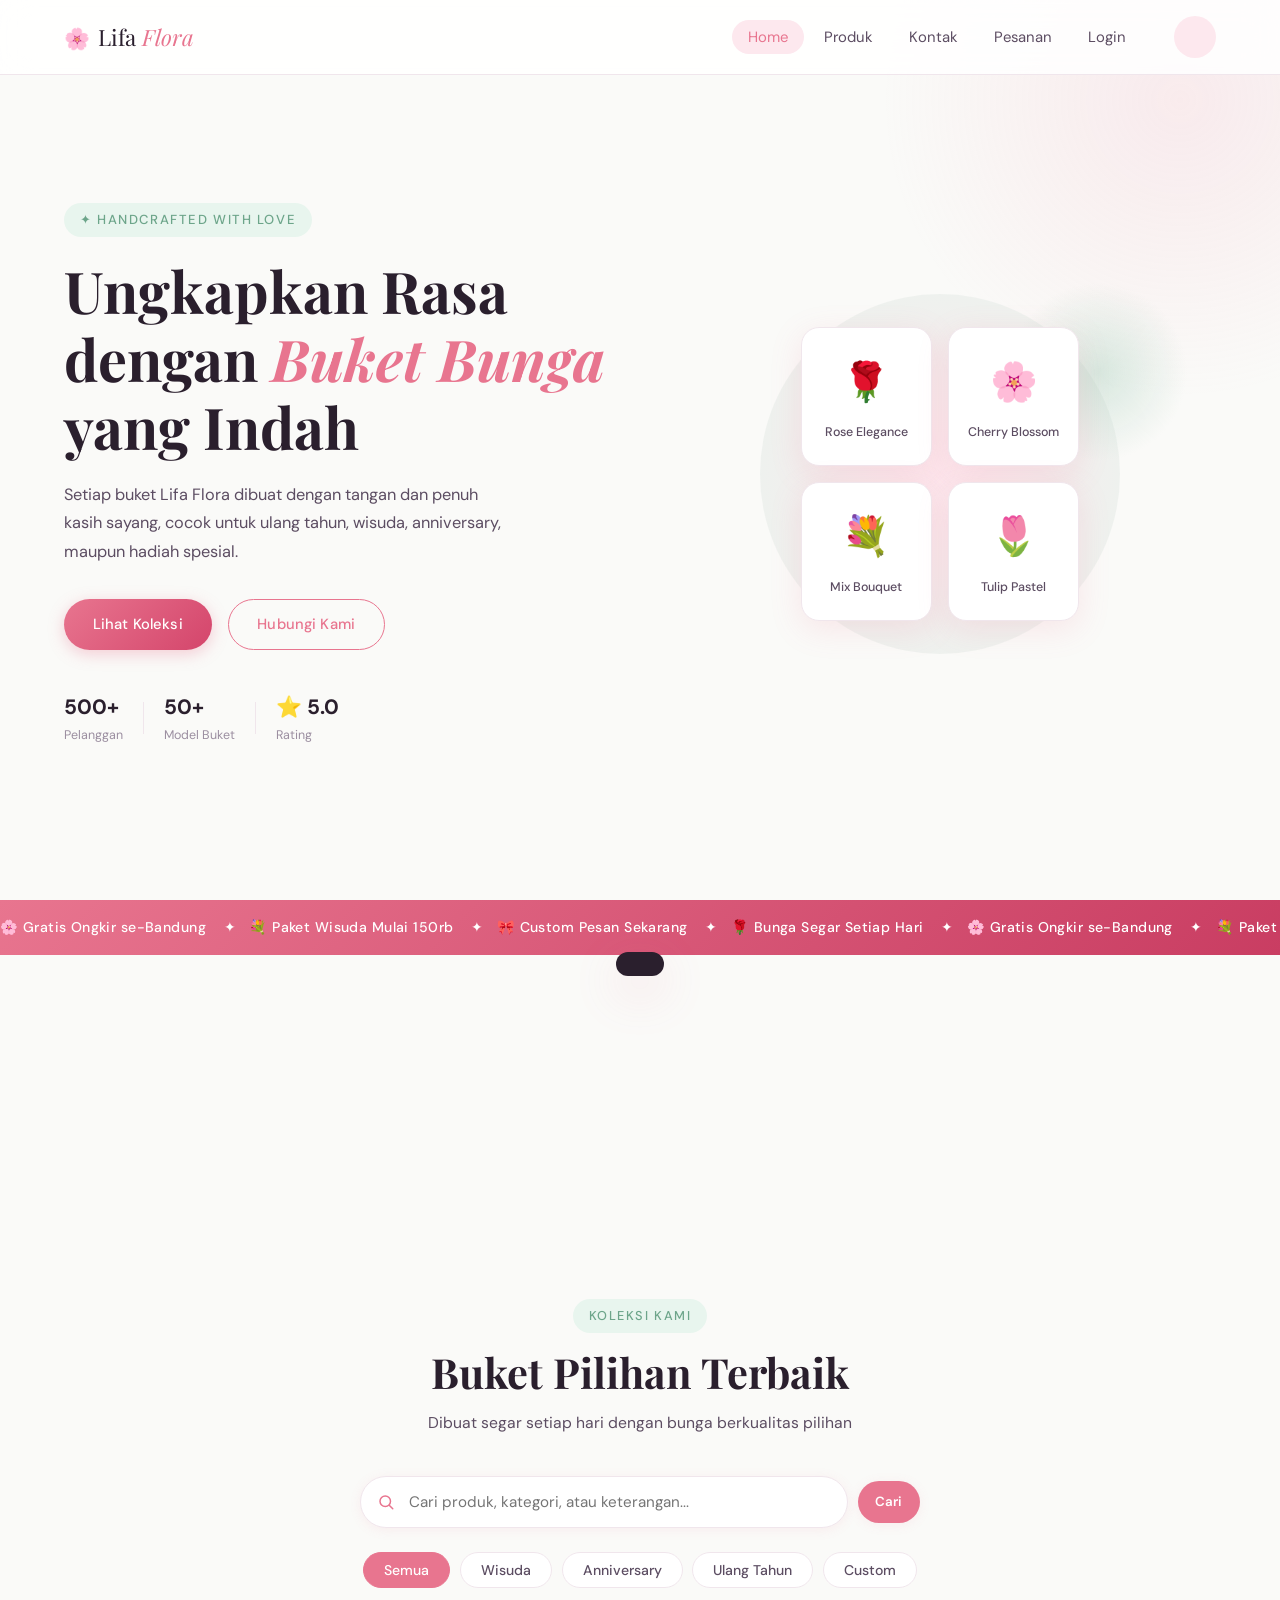
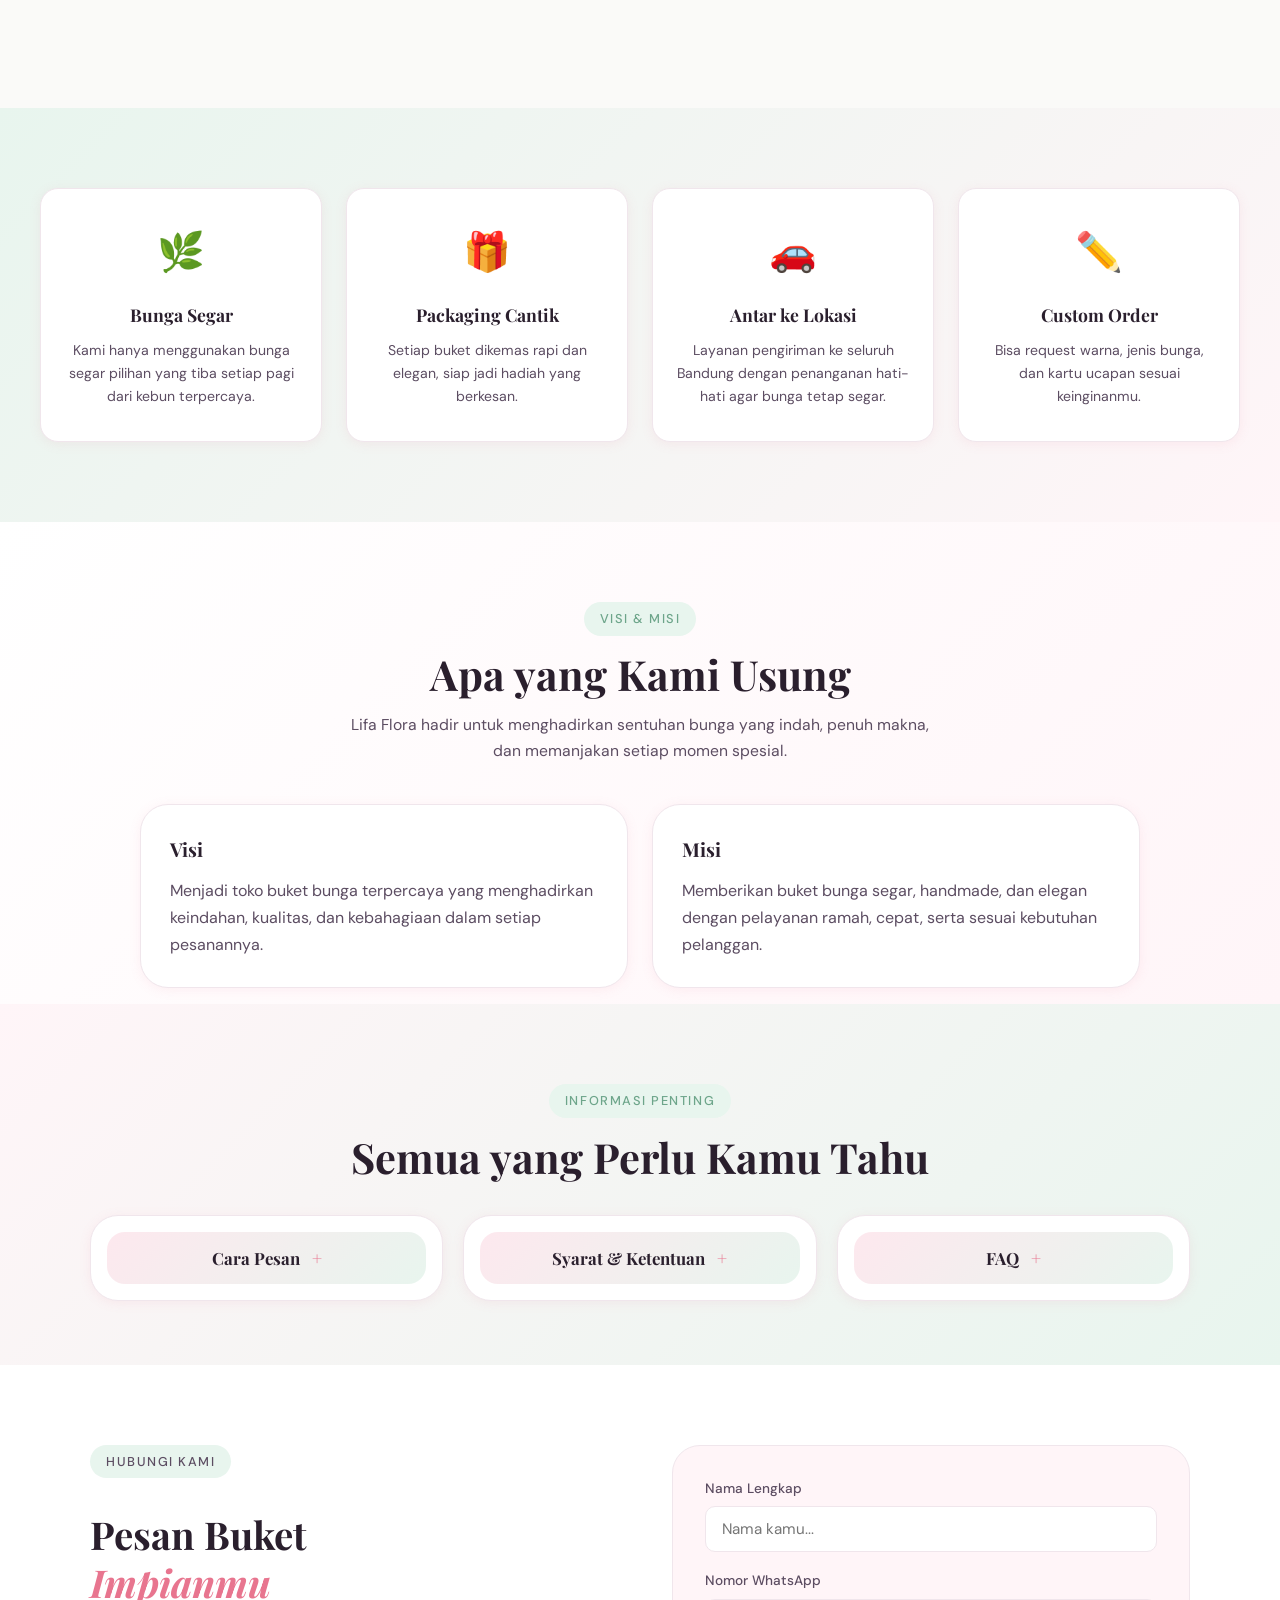
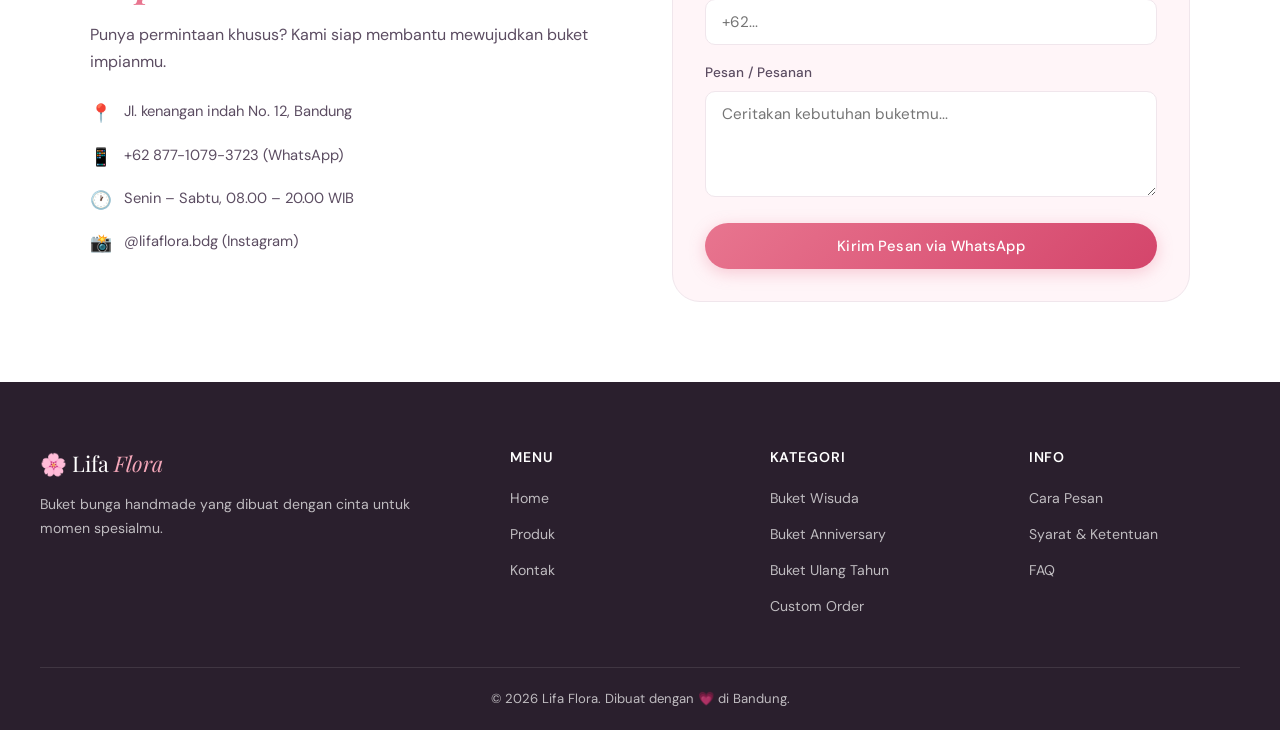
==== commit 098d00ca: "Integrasi Firebase Firestore untuk sinkronisasi produk realtime" ====
--- a/index.html
+++ b/index.html
@@ -61,7 +61,6 @@
         Setiap buket Lifa Flora dibuat dengan tangan dan penuh kasih sayang,
         cocok untuk ulang tahun, wisuda, anniversary, maupun hadiah spesial.
       </p>
-
       <div class="hero-actions">
         <a href="#products" class="btn btn-primary">Lihat Koleksi</a>
         <a href="#contact" class="btn btn-outline">Hubungi Kami</a>
@@ -194,14 +193,12 @@
     </div>
 
     <!-- Filter kategori -->
-    <div class="filter-wrapper">
-      <div class="filter-bar">
-        <button class="filter-btn active" data-category="semua" onclick="filterProducts('semua', this)">Semua</button>
-        <button class="filter-btn" data-category="wisuda" onclick="filterProducts('wisuda', this)">Wisuda</button>
-        <button class="filter-btn" data-category="anniversary" onclick="filterProducts('anniversary', this)">Anniversary</button>
-        <button class="filter-btn" data-category="ulang tahun" onclick="filterProducts('ulang tahun', this)">Ulang Tahun</button>
-        <button class="filter-btn" data-category="custom" onclick="filterProducts('custom', this)">Custom</button>
-      </div>
+    <div class="filter-bar">
+      <button class="filter-btn active" data-category="semua" onclick="filterProducts('semua', this)">Semua</button>
+      <button class="filter-btn" data-category="wisuda" onclick="filterProducts('wisuda', this)">Wisuda</button>
+      <button class="filter-btn" data-category="anniversary" onclick="filterProducts('anniversary', this)">Anniversary</button>
+      <button class="filter-btn" data-category="ulang tahun" onclick="filterProducts('ulang tahun', this)">Ulang Tahun</button>
+      <button class="filter-btn" data-category="custom" onclick="filterProducts('custom', this)">Custom</button>
     </div>
 
     <!-- Grid produk — diisi oleh JavaScript -->
@@ -448,7 +445,7 @@
   <!-- Toast notifikasi -->
   <div class="toast" id="toast"></div>
 
-  <script src="script.js"></script>
+  <script type="module" src="script.js"></script>
   <script>initCSWidget();</script>
 </script>
 </body>
--- a/style.css
+++ b/style.css
@@ -649,29 +649,13 @@
   background: #d4456b;
 }
 
-    pointer-events: none;
-    user-select: none;
-
-    animation: pulse 3s infinite;
-}
-
 /* Filter */
-.filter-wrapper {
-  width: 100%;
-  display: block;
-  text-align: center;
-  margin-bottom: 2.5rem;
-}
 .filter-bar {
   display: flex;
   gap: 0.6rem;
   justify-content: center;
-  align-items: center;
   flex-wrap: wrap;
-  width: fit-content;
-  max-width: 720px;
-  margin: 0 auto;
-  padding: 0 0.25rem;
+  margin-bottom: 2.5rem;
 }
 .filter-btn {
   padding: 0.5rem 1.25rem;
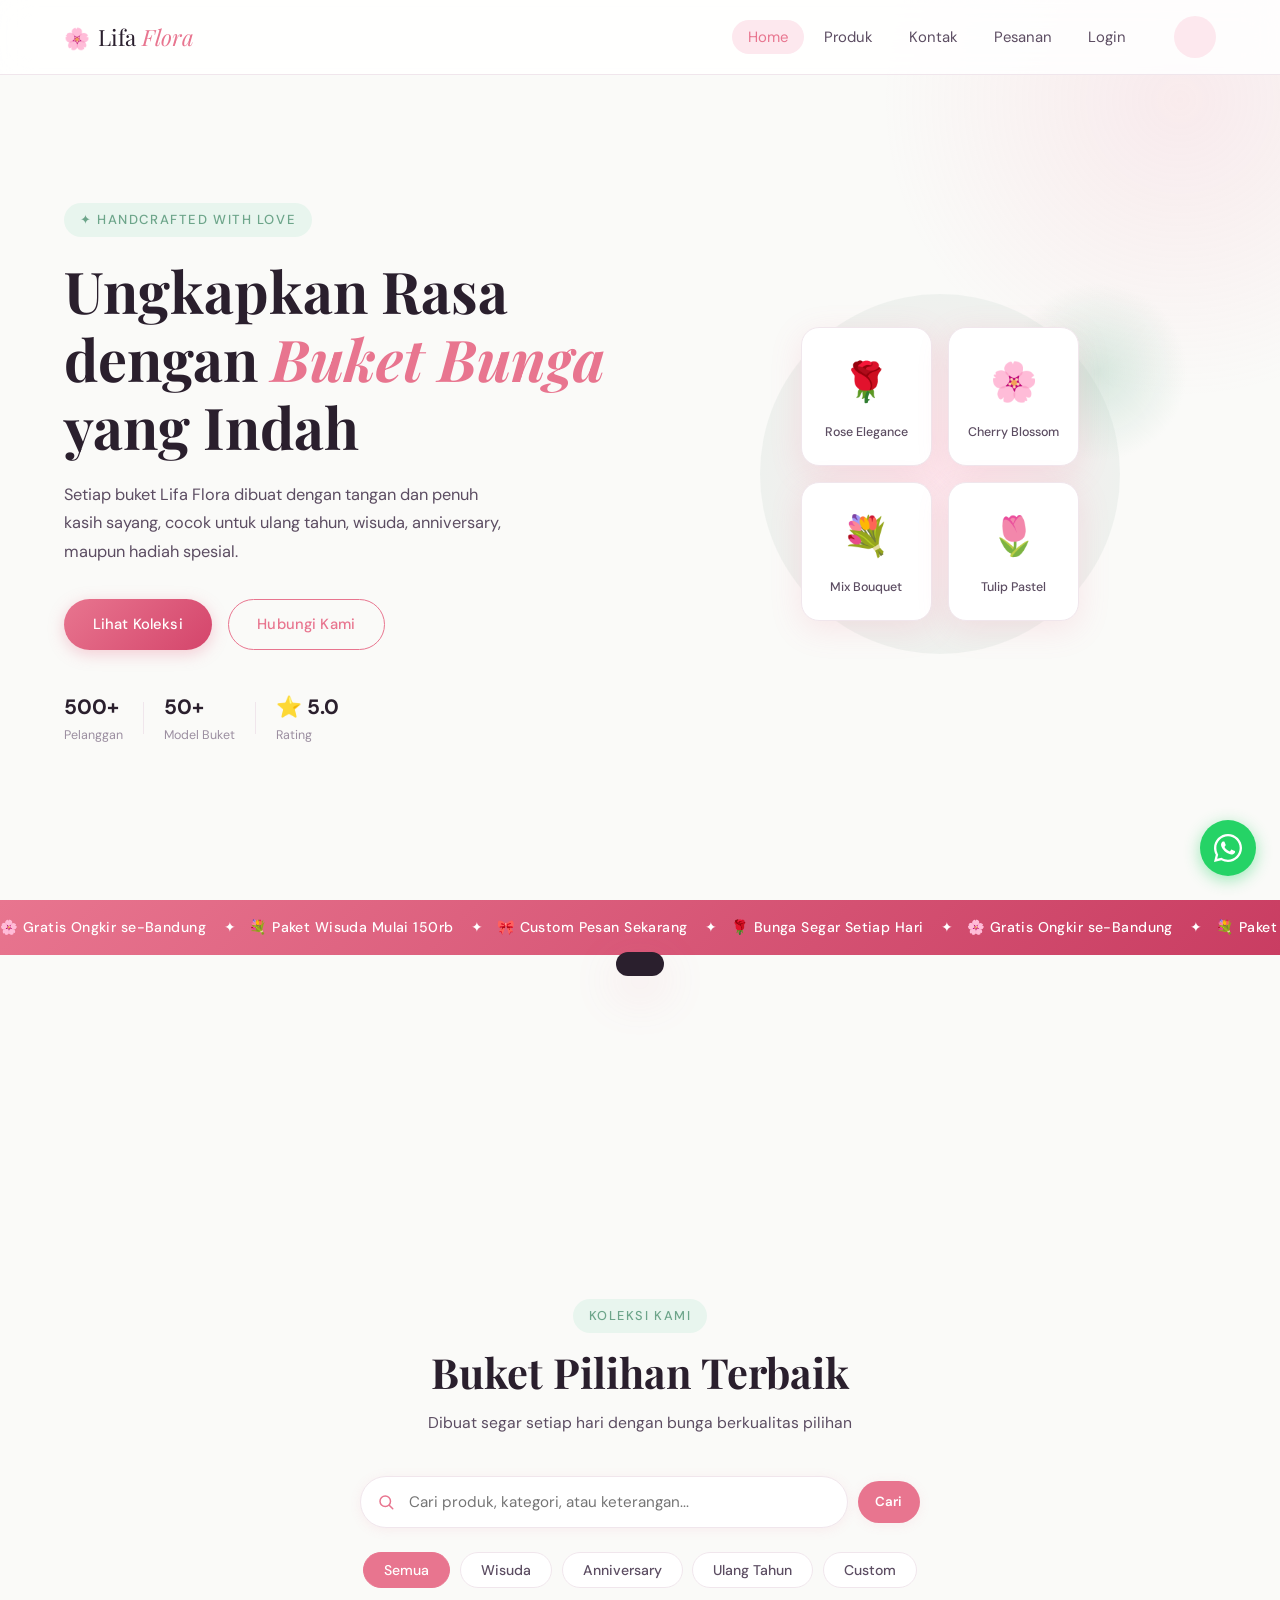
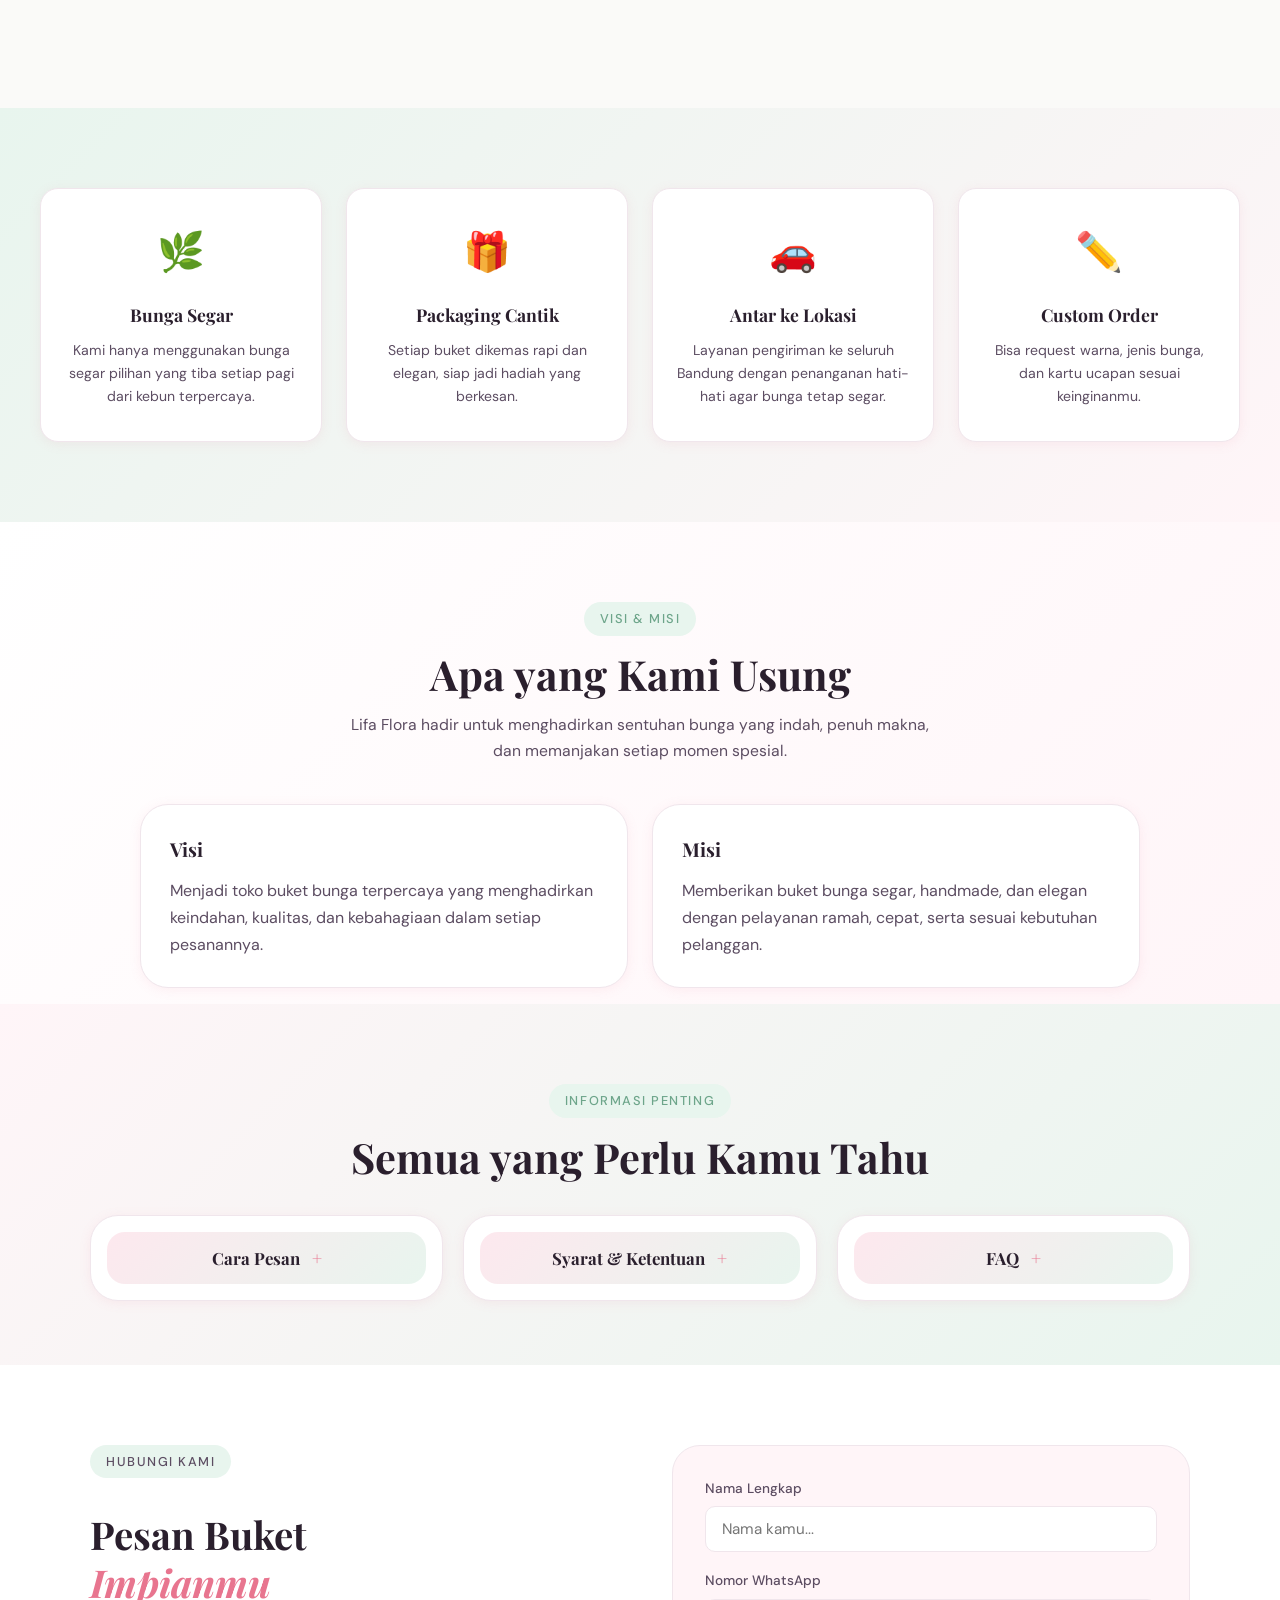
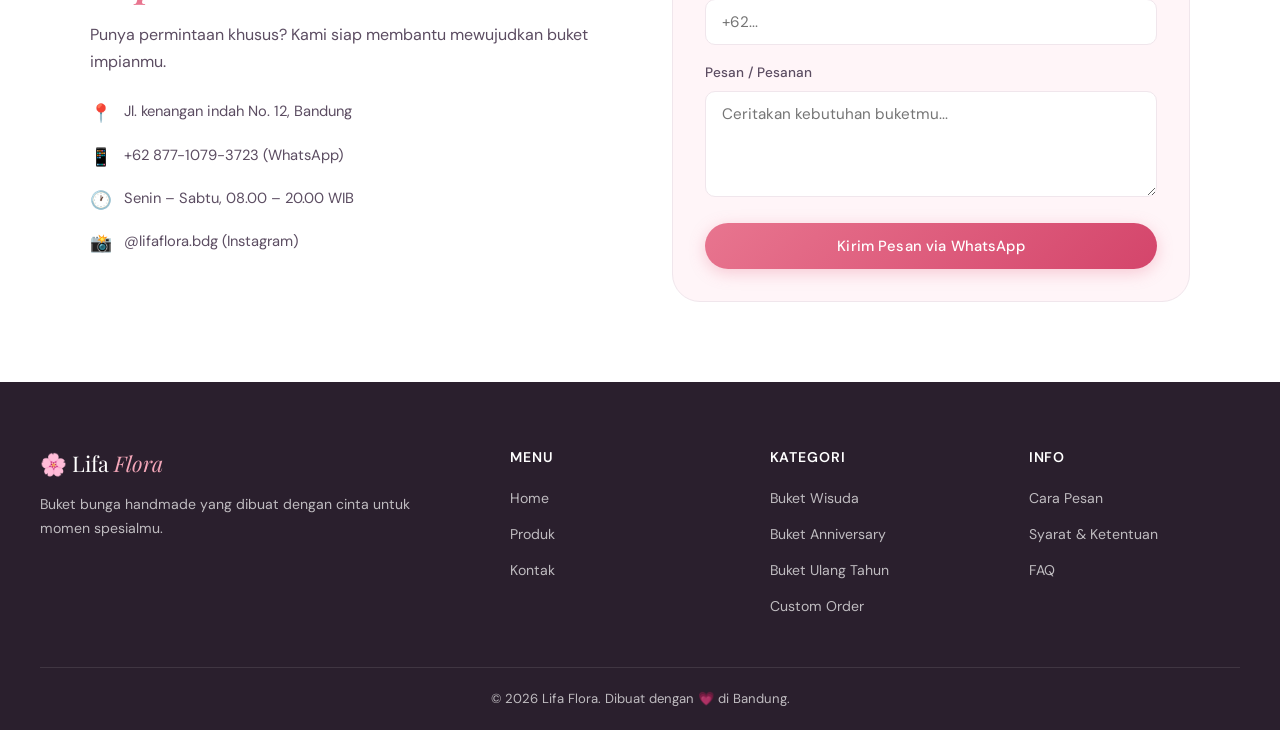
==== commit 59ab97d0: "Perbaikan integrasi Firebase dan expose fungsi ke window" ====
--- a/index.html
+++ b/index.html
@@ -188,7 +188,7 @@
     </div>
 
     <div class="product-search-wrap">
-      <input type="text" id="productSearch" class="product-search" placeholder="Cari produk, kategori, atau keterangan..." />
+      <input type="text" id="productSearch" class="product-search" placeholder="Cari produk, kategori, atau keterangan..." oninput="submitProductSearch()" onkeyup="submitProductSearch()" />
       <button class="product-search-btn" type="button" onclick="submitProductSearch()">Cari</button>
     </div>
 
@@ -448,5 +448,9 @@
   <script type="module" src="script.js"></script>
   <script>initCSWidget();</script>
 </script>
+  <!-- Tombol CS WhatsApp Floating -->
+  <a href="https://api.whatsapp.com/send?phone=6287710793723&text=Halo%20Lifa%20Flora%2C%20saya%20ingin%20bertanya%20tentang%20produk" target="_blank" class="cs-float-btn" title="Chat CS via WhatsApp">
+    <svg xmlns="http://www.w3.org/2000/svg" viewBox="0 0 24 24" fill="white" width="28" height="28"><path d="M17.472 14.382c-.297-.149-1.758-.867-2.03-.967-.273-.099-.471-.148-.67.15-.197.297-.767.966-.94 1.164-.173.199-.347.223-.644.075-.297-.15-1.255-.463-2.39-1.475-.883-.788-1.48-1.761-1.653-2.059-.173-.297-.018-.458.13-.606.134-.133.298-.347.446-.52.149-.174.198-.298.298-.497.099-.198.05-.371-.025-.52-.075-.149-.669-1.612-.916-2.207-.242-.579-.487-.5-.669-.51-.173-.008-.371-.01-.57-.01-.198 0-.52.074-.792.372-.272.297-1.04 1.016-1.04 2.479 0 1.462 1.065 2.875 1.213 3.074.149.198 2.096 3.2 5.077 4.487.709.306 1.262.489 1.694.625.712.227 1.36.195 1.871.118.571-.085 1.758-.719 2.006-1.413.248-.694.248-1.289.173-1.413-.074-.124-.272-.198-.57-.347z"/><path d="M12 0C5.373 0 0 5.373 0 12c0 2.123.554 4.127 1.526 5.87L0 24l6.293-1.497A11.96 11.96 0 0012 24c6.627 0 12-5.373 12-12S18.627 0 12 0zm0 22c-1.891 0-3.667-.502-5.2-1.378l-.374-.217-3.736.889.924-3.638-.243-.389A9.955 9.955 0 012 12C2 6.477 6.477 2 12 2s10 4.477 10 10-4.477 10-10 10z"/></svg>
+  </a>
 </body>
 </html>
--- a/style.css
+++ b/style.css
@@ -2280,3 +2280,32 @@
 }
 
 .review-login-note a { color: var(--pink-deep); }
+
+/* ============================================================
+   Tombol CS WhatsApp Floating
+   ============================================================ */
+.cs-float-btn {
+  position: fixed;
+  bottom: 24px;
+  right: 24px;
+  z-index: 9999;
+  background: #25D366;
+  width: 56px;
+  height: 56px;
+  border-radius: 50%;
+  display: flex;
+  align-items: center;
+  justify-content: center;
+  box-shadow: 0 4px 16px rgba(37, 211, 102, 0.45);
+  transition: transform 0.2s, box-shadow 0.2s;
+  text-decoration: none;
+}
+
+.cs-float-btn:hover {
+  transform: scale(1.1);
+  box-shadow: 0 6px 24px rgba(37, 211, 102, 0.6);
+}
+
+.cs-float-btn svg {
+  display: block;
+}
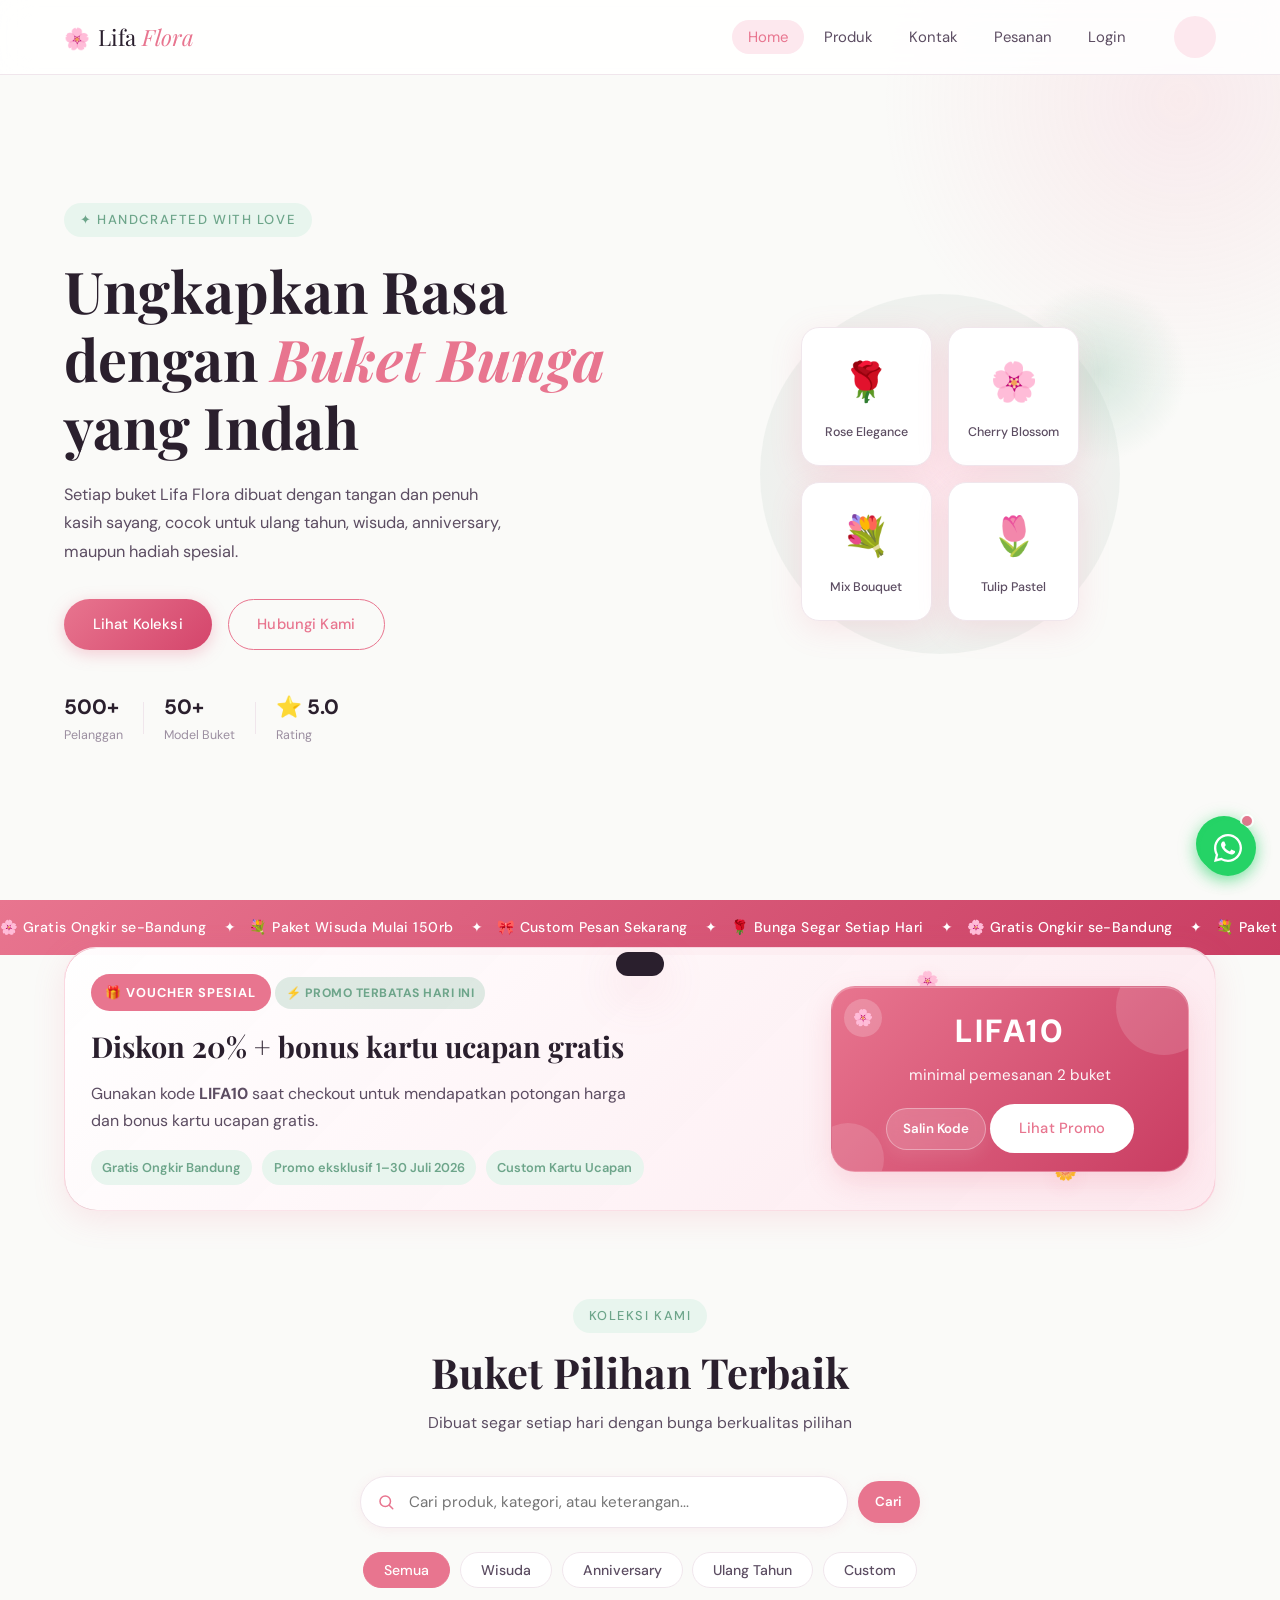
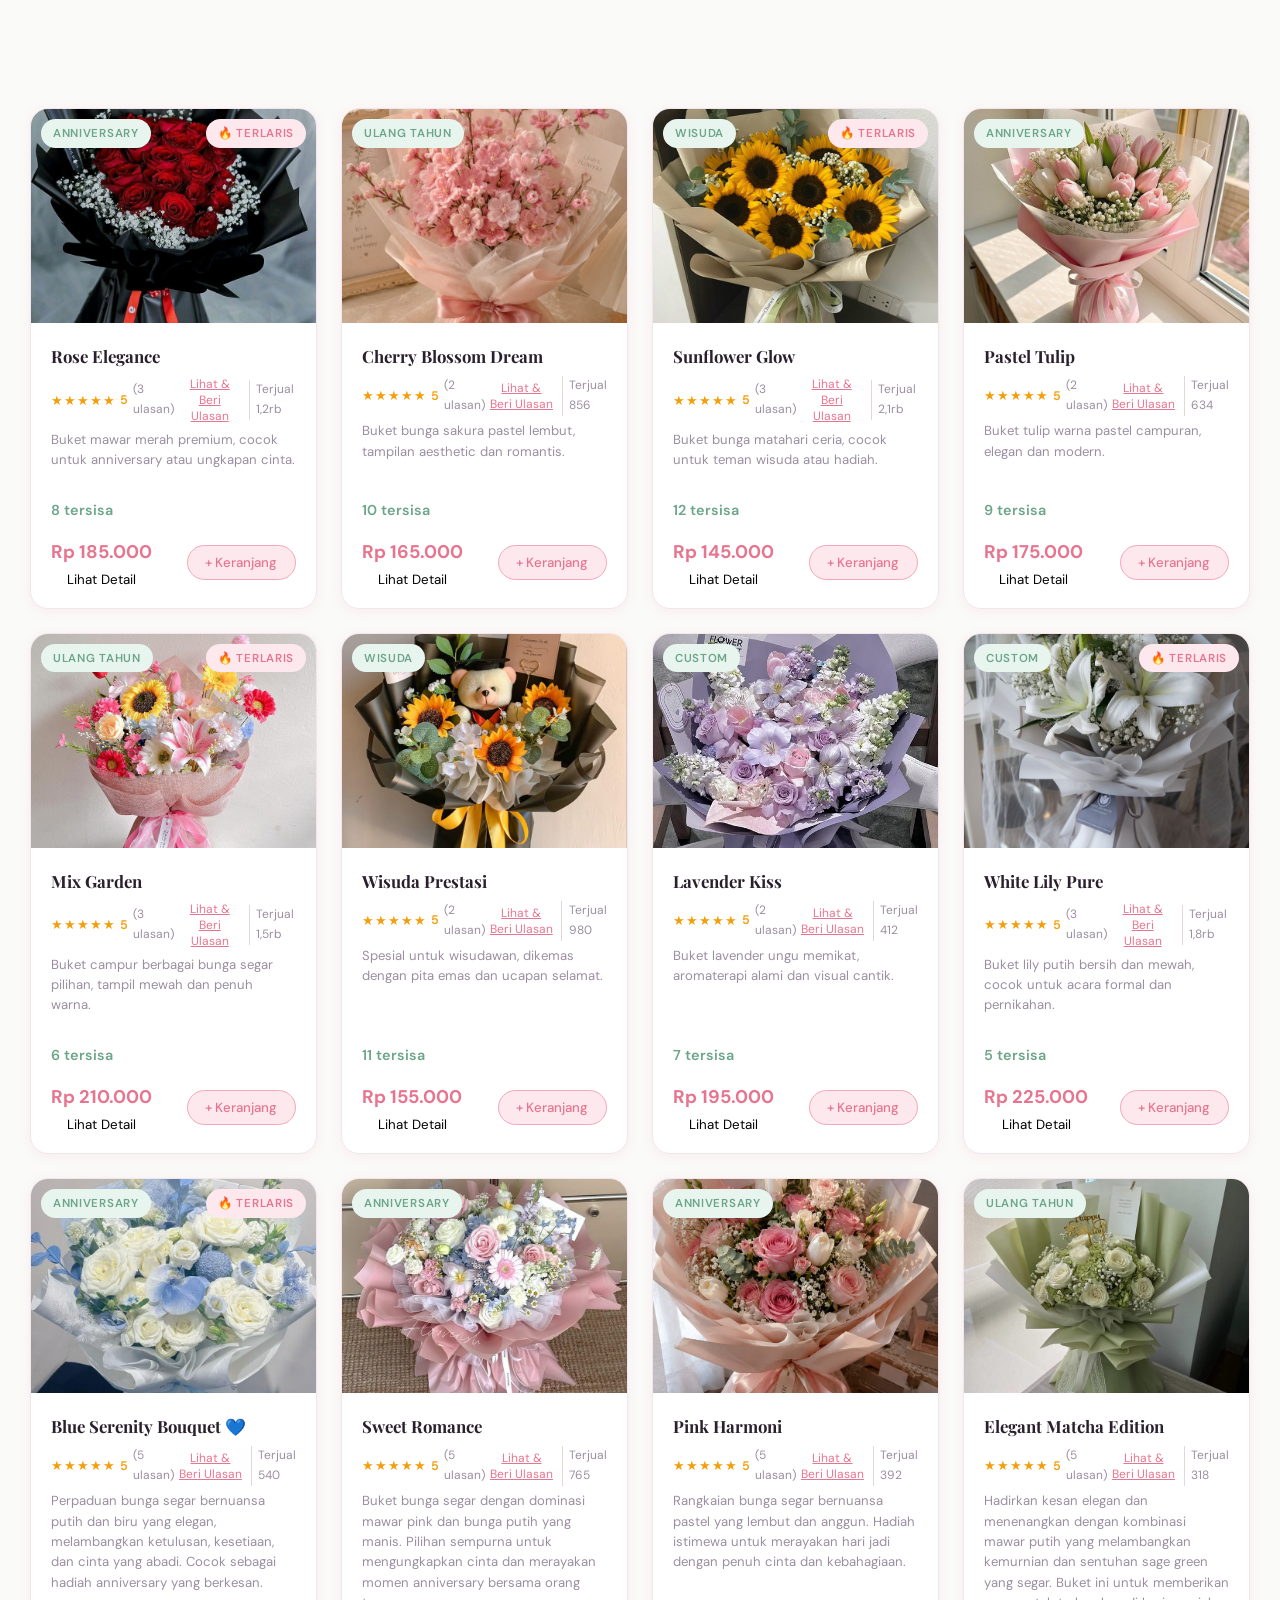
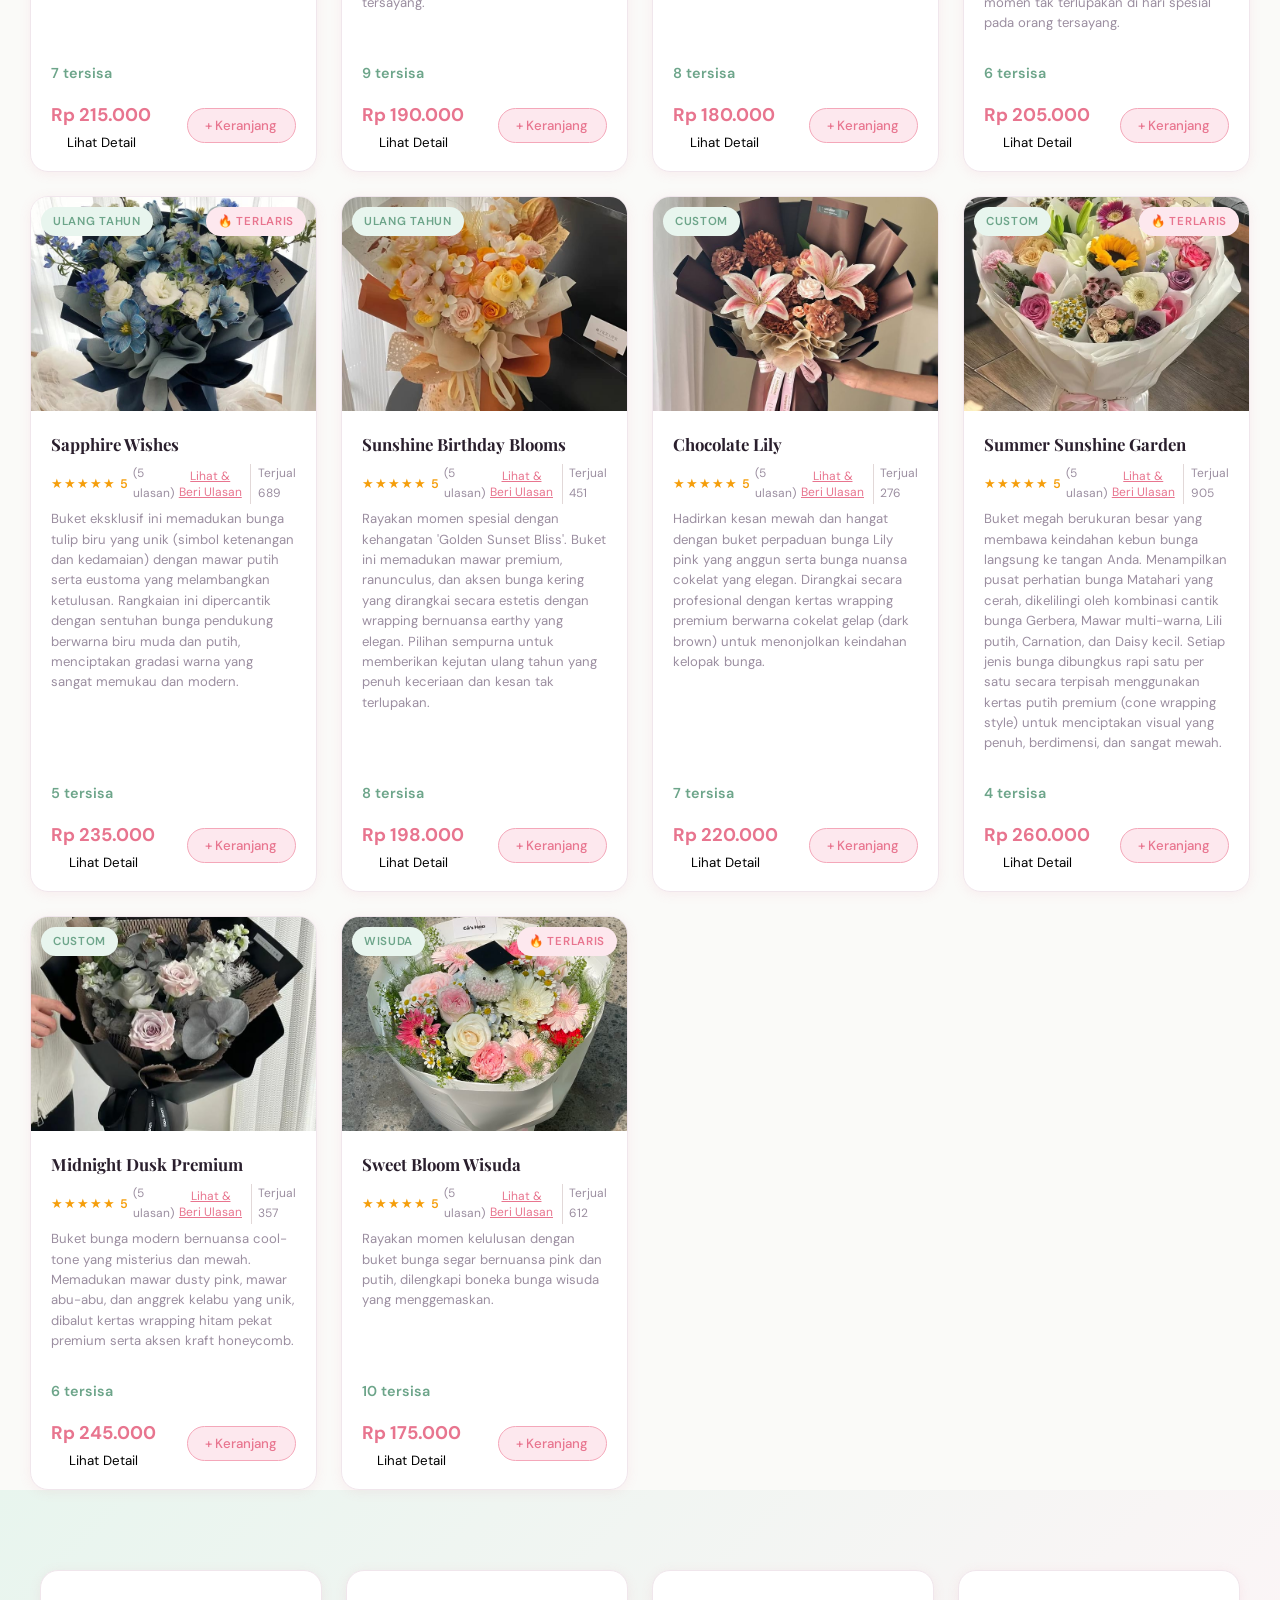
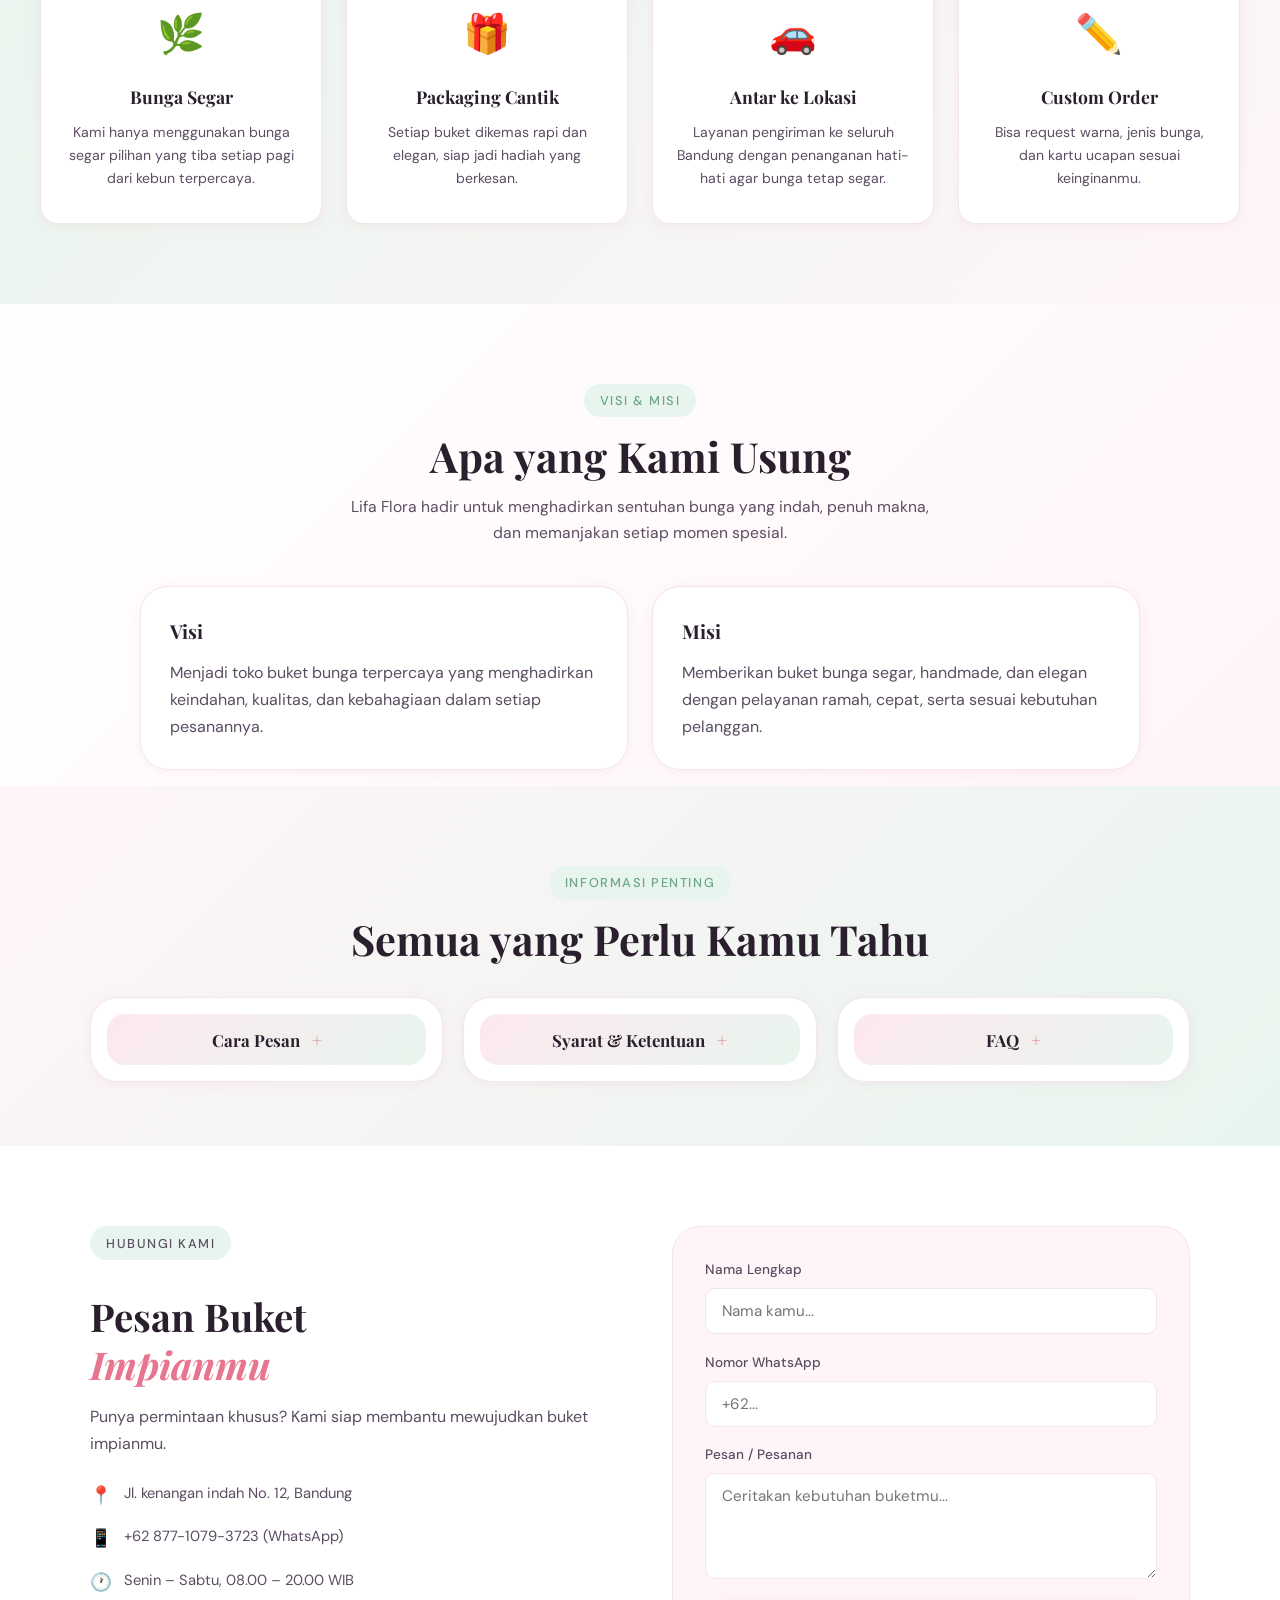
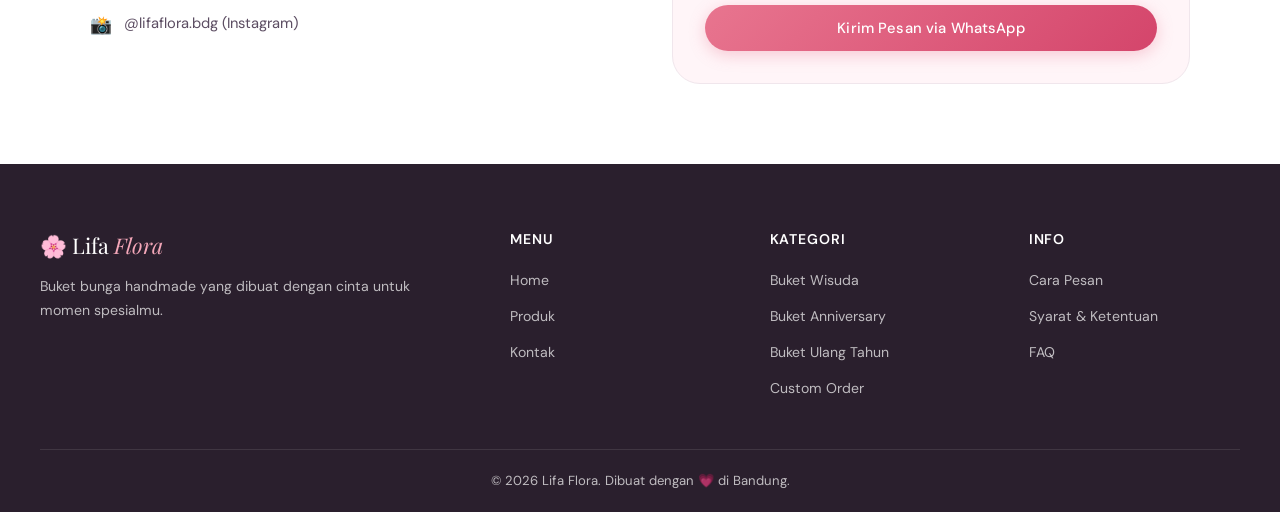
==== commit d40720bc: "Update Firebase dan perbaikan tombol" ====
--- a/index.html
+++ b/index.html
@@ -445,7 +445,7 @@
   <!-- Toast notifikasi -->
   <div class="toast" id="toast"></div>
 
-  <script type="module" src="script.js"></script>
+  <script src="script.js"></script>
   <script>initCSWidget();</script>
 </script>
   <!-- Tombol CS WhatsApp Floating -->
--- a/style.css
+++ b/style.css
@@ -188,6 +188,59 @@
   transition: var(--transition);
 }
 
+/* ---------- 5. CHECKOUT VOUCHER ---------- */
+.co-voucher-card {
+  margin-top: 1rem;
+  padding: 1rem;
+  border: 1px solid #f1d8e4;
+  border-radius: 16px;
+  background: linear-gradient(135deg, #fff6fb 0%, #fff 100%);
+}
+
+.co-voucher-header {
+  display: flex;
+  justify-content: space-between;
+  align-items: center;
+  gap: 0.5rem;
+  margin-bottom: 0.75rem;
+  font-weight: 700;
+  color: var(--pink-deep);
+}
+
+.co-voucher-header small {
+  font-weight: 500;
+  color: var(--text-light);
+}
+
+.co-voucher-input-row {
+  display: flex;
+  gap: 0.6rem;
+}
+
+.co-voucher-input-row input {
+  flex: 1;
+  border: 1px solid #e7c6d6;
+  border-radius: 999px;
+  padding: 0.8rem 1rem;
+  font-size: 0.95rem;
+}
+
+.co-voucher-btn {
+  border: none;
+  border-radius: 999px;
+  padding: 0.8rem 1rem;
+  background: var(--pink-deep);
+  color: white;
+  cursor: pointer;
+  font-weight: 600;
+}
+
+.co-voucher-note {
+  margin-top: 0.6rem;
+  font-size: 0.85rem;
+  color: var(--text-light);
+}
+
 /* ---------- 5. HERO ---------- */
 .hero {
   min-height: 100vh;
@@ -1286,6 +1339,7 @@
 }
 
 .cart-overlay {
+  position: fixed;
   inset: 0;
   background: rgba(42,31,45,0.5);
   z-index: 1100;
